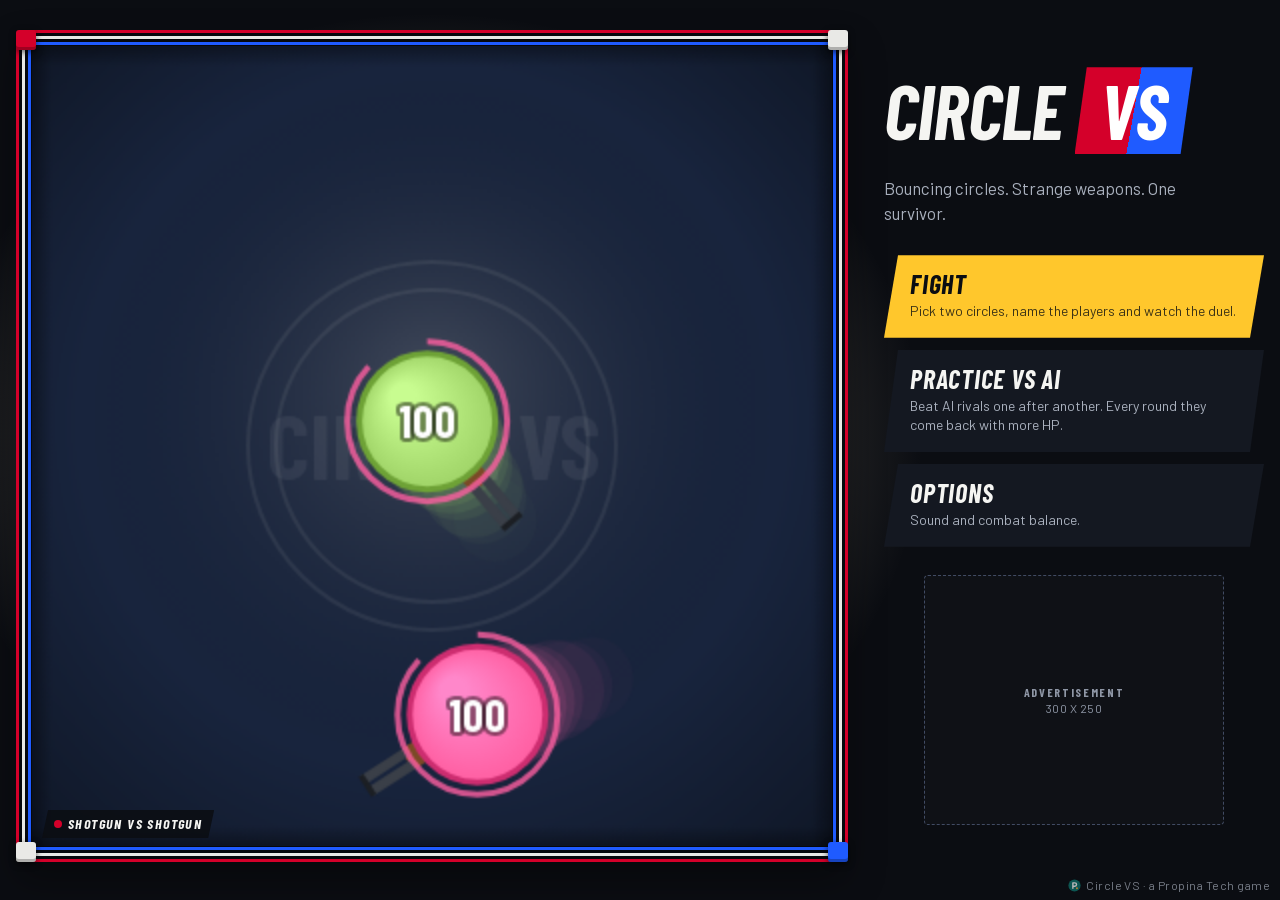
==== index.html @ 58b0a821 "Rename index to index.html" ====
<!DOCTYPE html>
<html lang="en">
<head>
<meta charset="utf-8">
<meta name="viewport" content="width=device-width,initial-scale=1">
<meta name="theme-color" content="#0b0d12">
<title>Circle VS</title>
<link rel="icon" type="image/svg+xml" href="[data-uri]">
<style>
@font-face{font-family:"Barlow Condensed";font-style:normal;font-weight:700;font-display:swap;src:url([data-uri]) format("woff2")}
@font-face{font-family:"Barlow Condensed";font-style:italic;font-weight:700;font-display:swap;src:url([data-uri]) format("woff2")}
@font-face{font-family:"Barlow";font-style:normal;font-weight:400;font-display:swap;src:url([data-uri]) format("woff2")}
@font-face{font-family:"Barlow";font-style:normal;font-weight:700;font-display:swap;src:url([data-uri]) format("woff2")}

  /* mundo: transmisión de pelea. Negro de TV bajo una luz de ring, esquina roja (J1) y esquina azul (J2), dorado para la acción principal */
  :root{
    --bg:#0b0d12;--panel:#141821;--panel2:#1b2130;--line:#2a3142;--line2:#414b63;--text:#f5f5f2;--muted:#a9b0bd;
    --a:#d4002a;--b:#1f5bff;--aT:rgba(212,0,42,.16);--bT:rgba(31,91,255,.16);
    --gold:#ffc72c;--gold2:#ffd65c;--ink:#0b0d12;--mat:#18243d;
    --cond:"Barlow Condensed","Arial Narrow",system-ui,sans-serif;--body:"Barlow",system-ui,-apple-system,"Segoe UI",sans-serif;
    --cut:10px;
  }
  *{box-sizing:border-box}
  html{background:var(--bg)}
  body{margin:0;color:var(--text);font-family:var(--body);font-size:16px;line-height:1.45;caret-color:var(--gold);
    background:var(--bg);
    display:flex;flex-direction:column;align-items:center;padding:20px 16px 28px;min-height:100vh}
  ::selection{background:var(--gold);color:var(--ink)}
  :focus-visible{outline:3px solid var(--gold);outline-offset:3px}
  *{scrollbar-width:thin;scrollbar-color:var(--line2) var(--bg)}
  ::-webkit-scrollbar{width:10px;height:10px}
  ::-webkit-scrollbar-track{background:var(--bg)}
  ::-webkit-scrollbar-thumb{background:var(--line2);border-radius:10px;border:2px solid var(--bg)}
  ::-webkit-scrollbar-thumb:hover{background:var(--muted)}
  .hidden{display:none !important}

  h1{margin:0;display:flex;align-items:center;gap:.16em;font:700 clamp(48px,6vw,76px)/.9 var(--cond);letter-spacing:-.01em;text-transform:uppercase;color:var(--text)}
  h1 span,.grad{display:inline-flex;align-items:center;font-family:var(--cond);font-weight:700;color:#fff;line-height:1;padding:.06em .34em .08em;
    background:linear-gradient(100deg,var(--a) 0 50%,var(--b) 50% 100%);clip-path:polygon(.16em 0,100% 0,calc(100% - .16em) 100%,0 100%)}
  h2{margin:0;font:700 clamp(28px,3.4vw,38px)/1 var(--cond);text-transform:uppercase;letter-spacing:.005em;text-wrap:balance}
  h3{margin:0 0 12px;font:700 15px/1.1 var(--cond);letter-spacing:.12em;color:var(--muted);text-transform:uppercase}

  .credit{position:fixed;right:10px;bottom:6px;font-size:12px;color:var(--muted);opacity:.7;display:flex;align-items:center;gap:5px;letter-spacing:.04em;pointer-events:none;z-index:5}
  .credit svg{width:13px;height:13px;display:block}
  .screen{width:min(1280px,100%);flex:1;display:flex;flex-direction:column;gap:16px;min-height:0}
  .card{background:var(--panel);border:1px solid var(--line);border-radius:6px;padding:18px}

  /* botones: placas en paralelogramo, como gráficos de TV */
  button{font:700 17px/1 var(--cond);letter-spacing:.06em;text-transform:uppercase;border:0;border-radius:0;padding:12px 22px;cursor:pointer;color:var(--ink);background:var(--text);
    clip-path:polygon(var(--cut) 0,100% 0,calc(100% - var(--cut)) 100%,0 100%);transition:background-color .15s,color .15s,transform .08s,opacity .15s}
  button:active{transform:translateY(1px)}
  button:disabled{opacity:.35;cursor:not-allowed}
  button:focus-visible{outline:none;box-shadow:inset 0 0 0 3px var(--gold)}
  button.ghost{background:var(--panel2);color:var(--text)}
  button.ghost:hover{background:var(--line2)}
  button.sm{padding:9px 16px;font-size:15px}
  button.primary{background:var(--gold);color:var(--ink);font-size:20px}
  button.primary:hover:not(:disabled){background:var(--gold2)}
  button.primary:focus-visible{box-shadow:inset 0 0 0 3px var(--ink)}

  .field{display:flex;flex-direction:column;gap:6px;font:700 13px/1 var(--cond);color:var(--muted);letter-spacing:.12em;text-transform:uppercase}
  .field input{font:700 17px var(--body);letter-spacing:0;text-transform:none;color:var(--text);background:var(--bg);border:1px solid var(--line2);border-radius:4px;padding:10px 12px;outline:none;width:100%;transition:border-color .15s}
  .field input:focus{border-color:var(--gold)}
  .field input::placeholder{color:#8f97a6}
  .tag{font:700 14px/1 var(--cond);letter-spacing:.12em;text-transform:uppercase;color:var(--muted);border:1px solid var(--line2);padding:6px 10px;border-radius:3px;white-space:nowrap}

  /* ring: lona azul marino, cuerdas roja/blanca/azul y postes de esquina */
  .stage{position:relative;width:100%;aspect-ratio:1;padding:16px;border-radius:6px;background:#06080c;
    box-shadow:inset 0 0 0 3px var(--a),inset 0 0 0 6px #06080c,inset 0 0 0 9px #e9e9e6,inset 0 0 0 12px #06080c,inset 0 0 0 15px var(--b),0 18px 36px rgba(0,0,0,.35)}
  .stage .post{position:absolute;width:20px;height:20px;border-radius:3px;z-index:2;box-shadow:0 2px 6px rgba(0,0,0,.6),inset 0 -3px 0 rgba(0,0,0,.25)}
  .stage .p-tl{left:0;top:0;background:var(--a)}
  .stage .p-br{right:0;bottom:0;background:var(--b)}
  .stage .p-tr{right:0;top:0;background:#e9e9e6}
  .stage .p-bl{left:0;bottom:0;background:#e9e9e6}
  #c{display:block;width:100%;height:100%;border-radius:2px;background:var(--mat);touch-action:manipulation}
  .stageTag{position:absolute;left:26px;bottom:24px;font:700 14px/1 var(--cond);letter-spacing:.1em;color:var(--text);text-transform:uppercase;pointer-events:none;
    background:rgba(11,13,18,.86);padding:7px 12px 7px 26px;clip-path:polygon(6px 0,100% 0,calc(100% - 6px) 100%,0 100%)}
  .stageTag:empty{display:none}
  .stageTag::before{content:"";position:absolute;left:12px;top:50%;width:8px;height:8px;margin-top:-4px;border-radius:50%;background:var(--a)}

  /* menú */
  #scrMenu{display:grid;grid-template-columns:minmax(0,1fr) 380px;gap:36px;align-items:center}
  #scrMenu .stage{width:min(100%,calc(100vh - 60px));justify-self:center}
  .menuSide{display:flex;flex-direction:column;gap:12px}
  .tagline{color:var(--muted);margin:10px 0 18px;font-size:17px;max-width:34ch}
  .mbtn{display:grid;grid-template-columns:1fr;gap:4px;justify-items:start;text-align:left;width:100%;padding:16px 26px 17px;background:var(--panel);color:var(--text);
    --cut:14px;letter-spacing:0;text-transform:none}
  .mbtn:hover{background:var(--panel2)}
  .mbtn b{font:700 26px/1 var(--cond);letter-spacing:.03em;text-transform:uppercase}
  .mbtn small{font:400 14px/1.4 var(--body);color:var(--muted)}
  .mbtn.main{background:var(--gold);color:var(--ink)}
  .mbtn.main small{color:#3d3416}
  .mbtn.main:hover{background:var(--gold2)}
  .best{font-size:15px;color:var(--muted);margin-top:4px}
  .best b{color:var(--gold)}

  /* selección */
  .selHead{display:flex;align-items:center;gap:16px;flex-wrap:wrap}
  #scrSelect .body{flex:1;display:grid;grid-template-columns:330px minmax(0,1fr) 300px;gap:18px;min-height:0}
  .list{display:flex;flex-direction:column;gap:4px;overflow:auto;max-height:calc(100vh - 120px);padding:2px 4px 2px 2px}
  .ch{display:grid;grid-template-columns:56px 1fr auto;align-items:center;gap:12px;background:var(--panel);color:var(--text);text-align:left;padding:6px 14px 6px 8px;
    --cut:0px;border-radius:4px;letter-spacing:0;text-transform:none;font:400 15px var(--body);box-shadow:inset 0 0 0 1px var(--line)}
  .ch:hover,.ch.hover{background:var(--panel2);box-shadow:inset 0 0 0 1px var(--line2)}
  .ch canvas{width:56px;height:56px}
  .ch b{display:block;font:700 20px/1.05 var(--cond);letter-spacing:.03em;text-transform:uppercase}
  .ch small{display:block;font-size:13px;color:var(--muted);line-height:1.3}
  .ch .tag{border:0;color:#fff;font-size:13px;padding:5px 8px;border-radius:2px}
  .ch.sel1{background:var(--aT);box-shadow:inset 0 0 0 2px var(--a)}
  .ch.sel2{background:var(--bT);box-shadow:inset 0 0 0 2px var(--b)}
  .ch.sel1.sel2{box-shadow:inset 0 0 0 2px var(--a),inset 0 0 0 4px var(--b)}
  .prev{display:flex;flex-direction:column;gap:14px;align-items:center;min-width:0}
  .prev .stage{width:min(100%,calc(100vh - 210px))}
  .prevInfo{text-align:center}
  .prevInfo b{font:700 30px/1 var(--cond);letter-spacing:.03em;text-transform:uppercase}
  .prevInfo p{margin:6px 0 0;color:var(--muted);font-size:15px}
  .slots{display:flex;flex-direction:column;gap:10px}
  .slot{background:rgba(212,0,42,.06);border-radius:6px;padding:14px;display:flex;flex-direction:column;gap:12px;cursor:pointer;box-shadow:inset 0 0 0 1px rgba(212,0,42,.45);transition:box-shadow .15s,background-color .15s}
  .slot.p2{background:rgba(31,91,255,.06);box-shadow:inset 0 0 0 1px rgba(31,91,255,.5)}
  .slot.active{background:var(--aT);box-shadow:inset 0 0 0 3px var(--a)}
  .slot.p2.active{background:var(--bT);box-shadow:inset 0 0 0 3px var(--b)}
  .slot.locked{cursor:default}
  .slot .top{display:flex;align-items:center;gap:12px}
  .slot .sw{width:34px;height:34px;border-radius:50%;background:var(--panel2);flex:none;display:flex;align-items:center;justify-content:center;font:700 18px var(--cond);color:var(--muted);box-shadow:inset 0 0 0 1px var(--line2)}
  .slot .who{font:700 24px/1 var(--cond);color:var(--text);letter-spacing:.02em;overflow:hidden;text-overflow:ellipsis;white-space:nowrap}
  .slot .what{font:700 15px/1.2 var(--body);color:var(--muted);margin-top:3px}
  .slot .top > div:last-child{min-width:0}
  .slots .vs{align-self:center;font-size:24px;letter-spacing:.04em}
  .slots .primary{padding:16px;margin-top:4px}
  .hint{font-size:13px;color:var(--muted);text-align:center;margin:0}

  /* combate: marcador de transmisión */
  .roundTag{align-self:center;font:700 16px/1 var(--cond);letter-spacing:.14em;color:var(--ink);background:var(--gold);padding:7px 18px;clip-path:polygon(8px 0,100% 0,calc(100% - 8px) 100%,0 100%)}
  .roundTag:empty{display:none}
  .hud{display:grid;grid-template-columns:1fr auto 1fr;gap:0;align-items:stretch;width:min(100%,calc(100vh - 170px));margin:0 auto;background:var(--panel);border-radius:4px;overflow:hidden;box-shadow:0 10px 24px rgba(0,0,0,.4)}
  .hp{padding:10px 14px 12px;min-width:0;background:linear-gradient(90deg,var(--aT),transparent 75%)}
  .hp.right{background:linear-gradient(270deg,var(--bT),transparent 75%)}
  .hp .name{display:flex;justify-content:space-between;align-items:flex-end;margin-bottom:8px;gap:8px}
  .hp .name > div{min-width:0}
  .hp .name span{display:block;font:700 22px/1 var(--cond);letter-spacing:.03em;text-transform:uppercase;white-space:nowrap;overflow:hidden;text-overflow:ellipsis}
  .hp .name small{color:var(--muted);font-size:13px;display:block;margin-top:3px;white-space:nowrap;overflow:hidden;text-overflow:ellipsis}
  .hp .name b{font:700 38px/.85 var(--cond);font-variant-numeric:tabular-nums}
  .hp.right .name{flex-direction:row-reverse;text-align:right}
  .bar{height:12px;background:#06080c;border-radius:2px;overflow:hidden}
  .hp.right .bar{transform:scaleX(-1)}
  .bar i{display:block;height:100%;width:100%;transition:width .12s linear}
  .hud .vs{display:grid;place-items:center;padding:0 12px;font:700 22px/1 var(--cond);color:var(--ink);background:var(--gold);letter-spacing:.04em}
  #scrGame .stage{width:min(100%,calc(100vh - 210px));margin:0 auto}
  .overlay{position:absolute;inset:16px;z-index:3;display:flex;flex-direction:column;align-items:center;justify-content:center;gap:12px;background:rgba(6,8,12,.86);text-align:center;padding:24px;animation:ovIn .3s cubic-bezier(.16,1,.3,1)}
  @keyframes ovIn{from{opacity:.4;clip-path:inset(46% 0 46% 0)}to{opacity:1;clip-path:inset(0 0 0 0)}}
  .overlay h2{font-size:clamp(30px,5vw,48px);max-width:14ch}
  .overlay .kicker{font:700 15px/1 var(--cond);letter-spacing:.14em;color:var(--ink);background:var(--gold);padding:6px 14px;clip-path:polygon(7px 0,100% 0,calc(100% - 7px) 100%,0 100%)}
  .overlay .kicker:empty{display:none}
  .overlay p{margin:0;color:var(--muted);font-size:16px;max-width:46ch;line-height:1.5}
  .overlay p b{color:var(--text)}
  .row{display:flex;gap:8px;justify-content:center;flex-wrap:wrap}

  /* anuncios: espacios del proveedor, sin decoración */
  .ad{display:flex;flex-direction:column;align-items:center;justify-content:center;gap:2px;border:1px dashed var(--line2);border-radius:4px;background:rgba(255,255,255,.02);color:#8f97a6;font:700 12px var(--cond);letter-spacing:.14em;text-transform:uppercase;flex:none;margin:0 auto;overflow:hidden}
  .ad small{font:400 12px var(--body);letter-spacing:.04em}
  .ad-rect{width:300px;height:250px}
  .ad-sky{width:160px;height:600px}
  .ad-mob{width:320px;height:50px;display:none}
  body.noads .ad{display:none !important}
  .gameWrap{display:grid;grid-template-columns:160px minmax(0,1fr) 160px;gap:24px;align-items:start}
  .gameMain{display:flex;flex-direction:column;gap:14px;min-width:0}

  /* opciones */
  .optGrid{display:grid;grid-template-columns:280px minmax(0,1fr);gap:16px;align-items:start}
  .optCol{display:flex;flex-direction:column;gap:10px}
  .optCol button{width:100%}
  .controls{display:grid;grid-template-columns:repeat(3,minmax(0,1fr));gap:16px 24px}
  .controls label{font-size:14px;color:var(--muted);display:flex;flex-direction:column;gap:6px}
  .controls label span{display:flex;justify-content:space-between;gap:8px}
  .controls label span b{color:var(--text);font:700 17px/1 var(--cond);font-variant-numeric:tabular-nums}
  input[type=range]{-webkit-appearance:none;appearance:none;width:100%;height:22px;background:transparent;cursor:pointer;accent-color:var(--gold)}
  input[type=range]::-webkit-slider-runnable-track{height:6px;border-radius:2px;background:var(--line2)}
  input[type=range]::-moz-range-track{height:6px;border-radius:2px;background:var(--line2)}
  input[type=range]::-webkit-slider-thumb{-webkit-appearance:none;width:12px;height:22px;margin-top:-8px;border:0;border-radius:2px;background:var(--gold);box-shadow:0 2px 4px rgba(0,0,0,.5)}
  input[type=range]::-moz-range-thumb{width:12px;height:22px;border:0;border-radius:2px;background:var(--gold)}

  /* una sola luz cenital, sobre el ring */
  /* color del luchador como punto junto al nombre; las barras son de esquina */
  .hp .name span::before{content:"";display:inline-block;width:.42em;height:.42em;border-radius:50%;background:var(--fc,#888);margin-right:.3em;vertical-align:.12em}
  /* ficha de la pelea: esquina roja frente a esquina azul */
  .tape{display:grid;grid-template-columns:minmax(0,1fr) auto minmax(0,1fr);align-items:center;gap:12px;margin:2px 0 8px}
  .tape + br{display:none}
  .tape .c{padding:12px 14px;border-radius:4px;color:var(--muted);text-align:left;min-width:0}
  .tape .r{background:var(--aT);box-shadow:inset 0 0 0 2px var(--a)}
  .tape .bl{background:var(--bT);box-shadow:inset 0 0 0 2px var(--b);text-align:right}
  .tape b{display:block;font:700 26px/1.05 var(--cond);color:var(--text);overflow:hidden;text-overflow:ellipsis;white-space:nowrap}
  .tape .vx{font:700 18px/1 var(--cond);text-transform:uppercase;color:var(--ink);background:var(--gold);padding:6px 10px;clip-path:polygon(5px 0,100% 0,calc(100% - 5px) 100%,0 100%)}
  /* cursiva de transmisión en las líneas de display */
  h1,h2,h3,button,.mbtn b,.roundTag,.overlay .kicker,.stageTag,.hp .name span,.hp .name b,.hud .vs,.ch b,.slot .who,.prevInfo b,.tag,.field,.tape b,.tape .vx{font-style:italic}
  .mbtn small,.ch small{font-style:normal}
  /* una sola luz cenital sobre cada ring, recortada por su contenedor para no ensanchar la página */
  html,body{overflow-x:clip}
  #scrMenu,#scrSelect .prev,#scrGame .gameMain{isolation:isolate}
  .stage::before{content:"";position:absolute;inset:-2% -9% 0;z-index:-1;pointer-events:none;background:radial-gradient(closest-side,rgba(255,240,210,.14) 0 72%,rgba(255,240,210,.06) 88%,rgba(255,240,210,0) 100%)}
  @media (max-width:1300px){.gameWrap{grid-template-columns:minmax(0,1fr)}.ad-sky{display:none}}
  @media (max-width:1100px){#scrSelect .body{grid-template-columns:280px minmax(0,1fr)}.slots{grid-column:1 / -1}.controls{grid-template-columns:repeat(2,minmax(0,1fr))}}
  @media (max-width:820px){.ad-mob{display:flex}.credit{position:static;margin-top:18px;align-self:flex-end}.screen{flex:none}#scrMenu{grid-template-columns:1fr;gap:22px}#scrMenu .stage{width:min(100%,60vh)}#scrSelect .body{display:flex;flex-direction:column;flex:none}.prev{order:1}.list{order:2;max-height:none}.slots{order:3}.prev .stage{width:min(100%,60vh)}.optGrid{grid-template-columns:1fr}.controls{grid-template-columns:1fr}
    .stage{padding:12px;box-shadow:inset 0 0 0 2px var(--a),inset 0 0 0 4px #06080c,inset 0 0 0 6px #e9e9e6,inset 0 0 0 8px #06080c,inset 0 0 0 10px var(--b),0 16px 30px rgba(0,0,0,.5)}
    .stage .post{width:15px;height:15px}.overlay{inset:12px}.stageTag{left:20px;bottom:18px}
    .hp{padding:8px 10px 10px}.hp .name span{font-size:18px}.hp .name b{font-size:28px}.hud .vs{padding:0 8px;font-size:18px}}
  @media (prefers-reduced-motion:reduce){*{animation:none !important;transition:none !important}}
</style>
</head>
<body>
<!-- ============ MENU ============ -->
<section id="scrMenu" class="screen">
  <div class="stage" id="menuStage"><div class="stageTag" id="demoTag"></div></div>
  <div class="menuSide">
    <h1>CIRCLE <span>VS</span></h1>
    <p class="tagline">Bouncing circles. Strange weapons. One survivor.</p>
    <button class="mbtn main" id="modeFree"><b>Fight</b><small>Pick two circles, name the players and watch the duel.</small></button>
    <button class="mbtn" id="modeAi"><b>Practice vs AI</b><small>Beat AI rivals one after another. Every round they come back with more HP.</small></button>
    <button class="mbtn" id="modeOpt"><b>Options</b><small>Sound and combat balance.</small></button>
    <div class="best" id="bestLine"></div>
    <div class="ad ad-rect" data-ad-slot="menu">Advertisement<small>300 x 250</small></div> <!-- ANUNCIO: reemplazar por el código del proveedor -->
  </div>
</section>

<!-- ============ SELECT ============ -->
<section id="scrSelect" class="screen hidden">
  <div class="selHead">
    <button class="ghost sm" id="backMenu">Back</button>
    <h2 id="selTitle">Choose a circle</h2><span class="tag" id="selKicker">Fight</span>
  </div>
  <div class="body">
    <div class="list" id="grid"></div>
    <div class="prev">
      <div class="stage" id="prevStage"><div class="stageTag">Preview vs neutral ball</div></div>
      <div class="prevInfo"><b id="prevName"></b><p id="prevDesc"></p></div>
    </div>
    <div class="slots">
      <div class="slot active" id="pick1">
        <div class="top"><div class="sw" id="sw1"></div><div><div class="who" id="who1">PLAYER 1</div><div class="what" id="what1">Not chosen</div></div></div>
        <label class="field">Name<input id="nameIn" maxlength="14" autocomplete="off"></label>
      </div>
      <div class="vs grad">VS</div>
      <div class="slot p2" id="pick2">
        <div class="top"><div class="sw" id="sw2"></div><div><div class="who" id="who2">PLAYER 2</div><div class="what" id="what2">Not chosen</div></div></div>
        <label class="field" id="p2NameWrap">Name<input id="p2NameIn" maxlength="14" autocomplete="off"></label>
      </div>
      <button class="primary" id="fightBtn" disabled>Start</button>
      <p class="hint" id="selHint"></p>
      <div class="ad ad-rect" data-ad-slot="select">Advertisement<small>300 x 250</small></div> <!-- ANUNCIO: reemplazar por el código del proveedor -->
    </div>
  </div>
</section>

<!-- ============ GAME ============ -->
<section id="scrGame" class="screen hidden">
  <div class="gameWrap">
    <div class="ad ad-sky" data-ad-slot="game-left">Advertisement<small>160 x 600</small></div> <!-- ANUNCIO: reemplazar por el código del proveedor -->
    <div class="gameMain">
      <div class="roundTag" id="roundTag"></div>
      <div class="hud">
        <div class="hp"><div class="name"><div><span id="n1"></span><small id="ty1"></small></div><b id="h1">100</b></div><div class="bar"><i id="b1"></i></div></div>
        <div class="vs">VS</div>
        <div class="hp right"><div class="name"><div><span id="n2"></span><small id="ty2"></small></div><b id="h2">100</b></div><div class="bar"><i id="b2"></i></div></div>
      </div>
      <div class="stage" id="stage">
        <canvas id="c"></canvas>
        <div class="overlay" id="ov">
          <h2 id="ovTitle"></h2>
          <div class="kicker" id="ovKicker"></div>
          <p id="ovText"></p>
          <div class="row" id="ovBtns"></div>
        </div>
      </div>
      <div class="row">
        <button class="ghost sm" id="pauseBtn">Pause</button>
        <button class="ghost sm" id="muteBtn">Sound: On</button>
        <button class="ghost sm" id="menuBtn">Menu</button>
      </div>
      <div class="ad ad-mob" data-ad-slot="game-mobile">Advertisement<small>320 x 50</small></div> <!-- ANUNCIO: reemplazar por el código del proveedor -->
    </div>
    <div class="ad ad-sky" data-ad-slot="game-right">Advertisement<small>160 x 600</small></div> <!-- ANUNCIO: reemplazar por el código del proveedor -->
  </div>
</section>

<!-- ============ OPTIONS ============ -->
<section id="scrOptions" class="screen hidden">
  <div class="selHead">
    <button class="ghost sm" id="optBack">Back</button>
    <h2>Options</h2><span class="tag">Settings</span>
  </div>
  <div class="optGrid">
    <div class="optCol">
      <div class="card"><h3>Audio and display</h3>
        <div class="optCol">
          <button class="ghost" id="optSound">Sound: On</button>
          <button class="ghost" id="optFlash">Screen flash: On</button>
        </div>
      </div>
      <div class="card"><h3>Data</h3>
        <div class="optCol">
          <button class="ghost" id="optDefaults">Restore default balance</button>
          <button class="ghost" id="optBest">Reset best streak</button>
        </div>
      </div>
      <div class="ad ad-rect" data-ad-slot="options">Advertisement<small>300 x 250</small></div> <!-- ANUNCIO: reemplazar por el código del proveedor -->
    </div>
    <div class="card"><h3>Combat balance</h3>
    <div class="controls">
    <label><span>Starting HP (next fight) <b id="vHp">100</b></span><input type="range" id="sHp" min="20" max="200" step="10" value="100"></label>
    <label><span>Speed <b id="vSpeed">400</b></span><input type="range" id="sSpeed" min="150" max="800" step="10" value="400"></label>
    <label><span>Weapon spin <b id="vSpin">1.0x</b></span><input type="range" id="sSpin" min="0.3" max="3" step="0.1" value="1"></label>
    <label><span>Weapon aim <b id="vAim">100%</b></span><input type="range" id="sAim" min="0" max="1" step="0.1" value="1"></label>
    <label><span>Sword damage <b id="vSword">5</b></span><input type="range" id="sSword" min="1" max="20" step="1" value="5"></label>
    <label><span>Vampire drain <b id="vDrain">10</b></span><input type="range" id="sDrain" min="1" max="20" step="1" value="10"></label>
    <label><span>Bite duration (s) <b id="vLatch">2.5</b></span><input type="range" id="sLatch" min="0.5" max="6" step="0.5" value="2.5"></label>
    <label><span>Spear damage <b id="vSpearDmg">7</b></span><input type="range" id="sSpearDmg" min="1" max="30" step="1" value="7"></label>
    <label><span>Spear cooldown (s) <b id="vSpearCd">2.5</b></span><input type="range" id="sSpearCd" min="0.5" max="6" step="0.5" value="2.5"></label>
    <label><span>Rage damage <b id="vRageDmg">9</b></span><input type="range" id="sRageDmg" min="1" max="30" step="1" value="9"></label>
    <label><span>Rage cooldown (s) <b id="vRageCd">20</b></span><input type="range" id="sRageCd" min="5" max="40" step="1" value="20"></label>
    <label><span>Rage duration (s) <b id="vRageDur">5.0</b></span><input type="range" id="sRageDur" min="1" max="12" step="0.5" value="5"></label>
    <label><span>Splitter cooldown (s) <b id="vDivCd">10.0</b></span><input type="range" id="sDivCd" min="2" max="20" step="0.5" value="10"></label>
    <label><span>Harpoon damage (every 0.2 s) <b id="vHarpDmg">1</b></span><input type="range" id="sHarpDmg" min="1" max="5" step="1" value="1"></label>
    <label><span>Harpoon cooldown (s) <b id="vHarpCd">0.75</b></span><input type="range" id="sHarpCd" min="0.5" max="15" step="0.25" value="0.75"></label>
    <label><span>Bolt damage <b id="vElecDmg">8</b></span><input type="range" id="sElecDmg" min="1" max="20" step="1" value="8"></label>
    <label><span>Bolt cooldown (s) <b id="vElecCd">6.0</b></span><input type="range" id="sElecCd" min="0.5" max="10" step="0.5" value="6"></label>
    <label><span>Thrown shield damage <b id="vShieldDmg">8</b></span><input type="range" id="sShieldDmg" min="1" max="25" step="1" value="8"></label>
    <label><span>Shield cooldown (s) <b id="vShieldCd">4.0</b></span><input type="range" id="sShieldCd" min="1" max="12" step="0.5" value="4"></label>
    <label><span>Max damage per pellet <b id="vGunDmg">2</b></span><input type="range" id="sGunDmg" min="1" max="10" step="1" value="2"></label>
    <label><span>Shotgun cooldown (s) <b id="vGunCd">3.0</b></span><input type="range" id="sGunCd" min="0.5" max="8" step="0.5" value="3"></label>
    </div>
    </div>
  </div>
</section>

<div class="credit"><svg role="img" aria-label="Propina Tech" xmlns="http://www.w3.org/2000/svg" viewBox="0 0 64 64"><g transform="translate(0 0) scale(1.0)"><circle cx="32" cy="32" r="30" fill="#0F766E"/><path d="M24 46V19h9.5a8.5 8.5 0 0 1 0 17H24" fill="none" stroke="#FFFFFF" stroke-width="7" stroke-linecap="round" stroke-linejoin="round"/><circle cx="44" cy="45" r="5" fill="#F2A93B"/></g></svg><span>Circle VS · a Propina Tech game</span></div>

<script>
(() => {
  const cv = document.getElementById('c'); let ctx = cv.getContext('2d');
  const W = 400;
  const dpr = Math.min(2, window.devicePixelRatio || 1);
  cv.width = W * dpr; cv.height = W * dpr; ctx.scale(dpr, dpr);

  const cfg = { hp:100, speed:400, swordDmg:5, drain:10, latch:2.5, spin:1, spearDmg:7, spearCd:2.5, rageDmg:9, rageCd:20, rageDur:5, divCd:10, harpDmg:1, harpCd:0.75, elecDmg:8, elecCd:6, shieldDmg:8, shieldCd:4, gunDmg:2, gunCd:3, aim:1 };  const GUN_PELLETS = 6, GUN_SPREAD = 0.55, GUN_SPEED = 520, GUN_RANGE = 260;
  const SHIELD_ARC = 0.8, SHIELD_SPEED = 560, SHIELD_RETURN = 680; // SHIELD_ARC: medio ángulo que cubre (radianes)
  const ELEC_RANGE = 50; // distancia entre bordes
  const HARP_SPEED = 620, REEL_SPEED = 340, HARP_BOUNCES = 6, HARP_TICK = 0.2;
  const ORB_R = 11, ORB_SPEED = 420, ORB_BOUNCES = 3, ORB_LIFE = 4;
  const RAGE_SPEED = 1.8, RAGE_SIZE = 1.25, RAGE_REFUND = 0.4; // segundos de cooldown que se descuentan por cada punto de daño recibido
  const SPEAR_LEN = 58, SPEAR_SPEED = 780;
  const R = 34, BLADE_START = 12, BLADE_LEN = 62, FANG_LEN = 13;
  const TYPES = {
    sword: { name:'Sword',   colors:['#4da3ff','#2fd1c0'] },
    vamp:  { name:'Vampire', colors:['#e0445a','#a463f2'] },
    spear: { name:'Spear',   colors:['#f2b134','#7cd65a'] },
    rage:  { name:'Rage',    colors:['#ff7a2f','#c34bd6'] },
    div:   { name:'Splitter', colors:['#36c6e0','#e8e8f0'] },
    harp:  { name:'Harpoon', colors:['#2ec27e','#e6d35a'] },
    elec:  { name:'Electric', colors:['#8f7bff','#f0e45a'] },
    shield:{ name:'Shield',  colors:['#7f8fa6','#c88a3a'] },
    gun:   { name:'Shotgun', colors:['#ff5fa2','#a0d468'] },
    dummy: { name:'Dummy',   colors:['#6b7280','#6b7280'] } // bola neutra de la vista previa
  };

  let F = [], spears = [], orbs = [], zaps = [], pellets = [], latch = null, running = false, over = false, parts = [], texts = [], shake = 0, acc = 0, last = 0, matchT = 0, sdOn = false;
  let scene = 'demo'; // 'demo' (menú), 'preview' (selección), 'game' (combate real)
  // efectos estilo anime: ondas, chispas de impacto, congelado del golpe, destello, líneas de enfoque y K.O.
  let fx = [], hitstop = 0, flashA = 0, flashC = '#ffffff', focusT = 0, focusX = 200, focusY = 200, ko = null, fxFlash = true;

  const rnd = (a,b) => a + Math.random()*(b-a);

  // --------- sonido (sintetizado con Web Audio) ---------
  let ac = null, master = null, muted = false, noiseBuf = null;
  const lastPlay = {};
  function initAudio() {
    if (ac) { if (ac.state === 'suspended') ac.resume(); return; }
    try {
      ac = new (window.AudioContext || window.webkitAudioContext)();
      master = ac.createGain(); master.gain.value = 0.5; master.connect(ac.destination);
      noiseBuf = ac.createBuffer(1, ac.sampleRate, ac.sampleRate);
      const d = noiseBuf.getChannelData(0); for (let i=0;i<d.length;i++) d[i] = Math.random()*2 - 1;
    } catch (e) { ac = null; }
  }
  function tone(type, f0, f1, dur, vol, delay = 0) {
    const t = ac.currentTime + delay, o = ac.createOscillator(), g = ac.createGain();
    o.type = type; o.frequency.setValueAtTime(f0, t); o.frequency.exponentialRampToValueAtTime(Math.max(20, f1), t + dur);
    g.gain.setValueAtTime(0.0001, t); g.gain.exponentialRampToValueAtTime(vol, t + 0.008); g.gain.exponentialRampToValueAtTime(0.0001, t + dur);
    o.connect(g); g.connect(master); o.start(t); o.stop(t + dur + 0.02);
  }
  function noise(dur, vol, freq, q = 1, type = 'bandpass', delay = 0) {
    const t = ac.currentTime + delay, src = ac.createBufferSource(), fl = ac.createBiquadFilter(), g = ac.createGain();
    src.buffer = noiseBuf; fl.type = type; fl.frequency.value = freq; fl.Q.value = q;
    g.gain.setValueAtTime(vol, t); g.gain.exponentialRampToValueAtTime(0.0001, t + dur);
    src.connect(fl); fl.connect(g); g.connect(master); src.start(t); src.stop(t + dur + 0.02);
  }
  const SFX = {
    wall:     () => tone('sine', 180, 90, 0.07, 0.12),
    bump:     () => { tone('sine', 140, 60, 0.12, 0.3); noise(0.06, 0.15, 800); },
    sword:    () => { tone('square', 1400, 900, 0.12, 0.12); tone('triangle', 2600, 2000, 0.25, 0.1); noise(0.08, 0.25, 3500, 2); },
    bite:     () => { noise(0.09, 0.4, 1200, 3); noise(0.07, 0.3, 700, 3, 'bandpass', 0.07); },
    drain:    () => tone('sine', 220, 160, 0.14, 0.12),
    release:  () => tone('triangle', 300, 600, 0.12, 0.12),
    throw:    () => noise(0.22, 0.25, 1800, 0.8, 'highpass'),
    spearHit: () => { tone('sine', 220, 70, 0.18, 0.35); noise(0.1, 0.3, 1500, 1.5); },
    stick:    () => { tone('square', 600, 300, 0.05, 0.08); noise(0.05, 0.15, 2500, 2); },
    rage:     () => { tone('sawtooth', 90, 45, 0.7, 0.3); tone('sawtooth', 135, 60, 0.7, 0.18); noise(0.6, 0.25, 400, 0.7, 'lowpass'); },
    rageHit:  () => { tone('sine', 110, 40, 0.3, 0.5); noise(0.18, 0.4, 600, 0.8, 'lowpass'); },
    calm:     () => tone('sine', 300, 150, 0.3, 0.1),
    orb:      () => tone('sine', 400, 1200, 0.18, 0.15),
    orbWall:  () => tone('sine', 1500, 1300, 0.08, 0.08),
    orbHit:   () => { tone('triangle', 1200, 150, 0.45, 0.25); tone('sine', 600, 75, 0.45, 0.2); },
    win:      () => [523, 659, 784, 1047].forEach((f, i) => tone('triangle', f, f, 0.25, 0.18, i*0.12)),
    harpThrow:() => { noise(0.18, 0.22, 1400, 0.8, 'highpass'); tone('triangle', 500, 250, 0.12, 0.1); },
    harpWall: () => { tone('square', 900, 700, 0.05, 0.07); tone('sine', 1800, 1600, 0.06, 0.05); },
    harpHit:  () => { tone('sine', 260, 90, 0.2, 0.35); noise(0.12, 0.3, 1100, 2); },
    reel:     () => tone('square', 320, 280, 0.03, 0.06),
    zap:      () => { noise(0.2, 0.35, 4000, 0.7, 'highpass'); tone('square', 120, 60, 0.18, 0.15); tone('sawtooth', 900, 200, 0.15, 0.08); },
    block:    () => { tone('square', 1800, 1500, 0.08, 0.1); tone('triangle', 900, 850, 0.3, 0.14); noise(0.05, 0.2, 5000, 2); },
    shieldHit:() => { tone('triangle', 700, 400, 0.25, 0.25); tone('sine', 180, 80, 0.2, 0.3); },
    catch:    () => tone('triangle', 1100, 1100, 0.08, 0.1),
    shotgun:  () => { noise(0.35, 0.55, 500, 0.6, 'lowpass'); tone('sine', 120, 40, 0.3, 0.45); noise(0.08, 0.3, 3000, 1, 'highpass'); },
    pop:      () => { noise(0.05, 0.25, rnd(1800, 3200), 3); },
    sudden:   () => { tone('sawtooth', 110, 55, 0.9, 0.25); tone('square', 165, 80, 0.9, 0.12, 0.1); noise(0.8, 0.2, 300, 0.7, 'lowpass'); },
    start:    () => [392, 523].forEach((f, i) => tone('triangle', f, f, 0.12, 0.15, i*0.09)),
  };
  function sfx(name, minGap = 0.04) {
    if (!ac || muted) return;
    if (scene !== 'game' && name !== 'catch') return; // la demo y la vista previa van en silencio
    const now = ac.currentTime;
    if (lastPlay[name] && now - lastPlay[name] < minGap) return;
    lastPlay[name] = now;
    try { SFX[name](); } catch (e) {}
  }
  const $ = id => document.getElementById(id);

  function makeFighter(type, x, y, idx, sameType, name, maxHp) {
    const a = rnd(0, Math.PI*2);
    maxHp = maxHp || cfg.hp;
    return {
      type, x, y, r:R, idx, maxHp,
      vx:Math.cos(a)*cfg.speed, vy:Math.sin(a)*cfg.speed,
      hp:maxHp, ang:rnd(0, Math.PI*2),
      spinDir: Math.random()<.5 ? 1 : -1,
      color: TYPES[type].colors[sameType && idx===1 ? 1 : 0],
      name: name || TYPES[type].name, typeName: TYPES[type].name,
      hitCd:0, latchCd:0, flash:0, dragged:false, harp:null, shieldP:null, cd: type === 'div' ? 3 : type === 'harp' ? 1.5 : type === 'elec' ? rnd(0.5, 1.5) : type === 'shield' ? 2 : type === 'gun' ? 1.5 : 1, rageT:cfg.rageCd + rnd(-2, 2), raging:0
    };
  }

  // Prepara un combate nuevo con los dos luchadores dados
  function reset(t1, t2, name1, name2, hp2) {
    const same = t1 === t2;
    F = [ makeFighter(t1, W*0.25, W/2 + rnd(-50,50), 0, same, name1), makeFighter(t2, W*0.75, W/2 + rnd(-50,50), 1, same, name2, hp2) ];
    latch = null; spears = []; orbs = []; zaps = []; pellets = []; parts = []; texts = []; over = false; shake = 0; running = false; matchT = 0; sdOn = false;
    fx = []; hitstop = 0; flashA = 0; focusT = 0; ko = null;
    if (scene === 'game') for (let i = 0; i < 2; i++) {
      $('n'+(i+1)).textContent = F[i].name; $('ty'+(i+1)).textContent = F[i].typeName;
      $('b'+(i+1)).style.background = i ? 'var(--b)' : 'var(--a)'; $('n'+(i+1)).style.setProperty('--fc', F[i].color);
    }
    updateHud(); draw();
  }

  function setSpeed(f) {
    const m = Math.hypot(f.vx, f.vy) || 1, sp = cfg.speed * (f.raging > 0 ? RAGE_SPEED : 1);
    f.vx = f.vx/m*sp; f.vy = f.vy/m*sp;
  }
  function wobble(f) { // pequeño giro aleatorio para que no se repitan trayectorias
    const a = rnd(-0.12, 0.12), c = Math.cos(a), s = Math.sin(a);
    const vx = f.vx*c - f.vy*s, vy = f.vx*s + f.vy*c; f.vx = vx; f.vy = vy;
  }

  // devuelve cuánto hubo que corregir para quedar dentro
  function walls(f) {
    let dx = 0, dy = 0;
    if (f.x - f.r < 0)  { dx = f.r - f.x; f.vx = Math.abs(f.vx); wobble(f); }
    if (f.x + f.r > W)  { dx = W - f.r - f.x; f.vx = -Math.abs(f.vx); wobble(f); }
    if (f.y - f.r < 0)  { dy = f.r - f.y; f.vy = Math.abs(f.vy); wobble(f); }
    if (f.y + f.r > W)  { dy = W - f.r - f.y; f.vy = -Math.abs(f.vy); wobble(f); }
    f.x += dx; f.y += dy;
    if (dx || dy) sfx('wall', 0.08);
    return [dx, dy];
  }

  function segDist(px,py, ax,ay, bx,by) {
    const abx=bx-ax, aby=by-ay, t=Math.max(0, Math.min(1, ((px-ax)*abx+(py-ay)*aby)/(abx*abx+aby*aby)));
    const cx=ax+abx*t, cy=ay+aby*t;
    return { d:Math.hypot(px-cx, py-cy), cx, cy };
  }

  function bladeSeg(f) {
    const c=Math.cos(f.ang), s=Math.sin(f.ang);
    return [f.x + c*(f.r+BLADE_START), f.y + s*(f.r+BLADE_START), f.x + c*(f.r+BLADE_START+BLADE_LEN), f.y + s*(f.r+BLADE_START+BLADE_LEN)];
  }
  function fangTips(f) {
    const out = [];
    for (const side of [-1, 1]) {
      const a = f.ang + side*0.2;
      out.push([f.x + Math.cos(a)*(f.r+FANG_LEN), f.y + Math.sin(a)*(f.r+FANG_LEN)]);
    }
    return out;
  }

  function addText(x, y, txt, color, big) { texts.push({x, y, txt, color, life:1, big}); }
  function flash(a, c) { if (!fxFlash || scene !== 'game') return; flashA = Math.max(flashA, a); flashC = c || '#ffffff'; }
  function focus(t, x, y) { focusT = Math.max(focusT, t); focusX = x; focusY = y; }
  // golpe con impacto: power 1 (normal), 2 (fuerte), 3 (brutal)
  function impact(x, y, power, color) {
    hitstop = Math.max(hitstop, [0, 0.035, 0.07, 0.12][power]);
    shake = Math.max(shake, 0.1 + 0.08*power);
    fx.push({ k:'ring', x, y, r:6, vr:240 + 140*power, w:3 + 2*power, life:0.35, max:0.35, color });
    fx.push({ k:'star', x, y, size:20 + 16*power, rot:rnd(0, Math.PI), life:0.1 + 0.05*power, max:0.1 + 0.05*power, color });
    for (let i = 0; i < 6 + 6*power; i++) {
      const a = rnd(0, Math.PI*2), v = rnd(260, 520 + 140*power);
      parts.push({ x, y, vx:Math.cos(a)*v, vy:Math.sin(a)*v, life:rnd(.15, .35), max:.35, color: i % 3 ? '#ffffff' : color, size:rnd(1.5, 3), streak:true });
    }
    if (power >= 2) flash(power >= 3 ? 0.5 : 0.22);
    if (power >= 3) focus(0.45, x, y);
  }
  function tickFx(dt) { // efectos que corren en tiempo real (también durante el congelado y el K.O.)
    for (const e of fx) { e.life -= dt; if (e.k === 'ring') e.r += e.vr*dt; }
    fx = fx.filter(e => e.life > 0);
    flashA = Math.max(0, flashA - dt*3); focusT = Math.max(0, focusT - dt);
    if (ko) ko.t += dt;
    if (running && hitstop <= 0) for (const f of F) { (f.trail = f.trail || []).push({ x:f.x, y:f.y, r:f.r }); if (f.trail.length > 7) f.trail.shift(); }
    else if (over) for (const f of F) if (f.trail && f.trail.length) f.trail.shift(); // la estela se apaga al terminar
  }
  function burst(x, y, color, n, sp) {
    for (let i=0;i<n;i++){ const a=rnd(0,Math.PI*2), v=rnd(40,sp); parts.push({x,y,vx:Math.cos(a)*v,vy:Math.sin(a)*v,life:rnd(.3,.7),max:.7,color,size:rnd(2,4)}); }
  }

  // ¿El escudo de o mira hacia el punto (sx, sy)? Si es así, bloquea el daño.
  function tryBlock(o, sx, sy) {
    if (o.type !== 'shield' || o.shieldP) return false;
    let d = Math.atan2(sy - o.y, sx - o.x) - o.ang; d = Math.atan2(Math.sin(d), Math.cos(d));
    if (Math.abs(d) > SHIELD_ARC) return false;
    const bx = o.x + Math.cos(o.ang)*(o.r + 8), by = o.y + Math.sin(o.ang)*(o.r + 8);
    addText(bx, by - 12, 'Blocked!', '#dfe6f0'); impact(bx, by, 1, '#ffffff');
    burst(bx, by, '#ffffff', 10, 220); sfx('block', 0.06);
    return true;
  }
  function updateShield(f, p, dt) {
    const o = F[0] === f ? F[1] : F[0];
    p.spin += dt*14; p.t += dt;
    if (p.state === 'out') {
      p.x += p.vx*dt; p.y += p.vy*dt;
      if (p.x < 0 || p.x > W || p.y < 0 || p.y > W || p.t > 0.9) { p.state = 'back'; p.x = Math.max(0, Math.min(W, p.x)); p.y = Math.max(0, Math.min(W, p.y)); sfx('stick'); }
    } else {
      const dx = f.x - p.x, dy = f.y - p.y, d = Math.hypot(dx, dy) || 1;
      const step = SHIELD_RETURN*dt;
      if (d <= f.r + step) { f.shieldP = null; f.cd = cfg.shieldCd; sfx('catch'); return; }
      p.x += dx/d*step; p.y += dy/d*step;
    }
    if (!p.hit && !over && Math.hypot(o.x - p.x, o.y - p.y) < o.r + 14) {
      p.hit = true; p.state = 'back';
      if (tryBlock(o, p.x, p.y)) return;
      o.flash = 0.15; shake = 0.14;
      damage(o, cfg.shieldDmg);
      addText(o.x, o.y - o.r - 8, '-' + cfg.shieldDmg, '#c9d6e8', true);
      burst(p.x, p.y, '#e6edf7', 16, 260); sfx('shieldHit');
    }
  }

  function updateHarp(f, h, dt) {
    const o = F[0] === f ? F[1] : F[0];
    if (h.state === 'fly') {
      h.x += h.vx*dt; h.y += h.vy*dt; h.ang = Math.atan2(h.vy, h.vx);
      let b = false;
      if (h.x < 0) { h.x = 0; h.vx =  Math.abs(h.vx); b = true; }
      if (h.x > W) { h.x = W; h.vx = -Math.abs(h.vx); b = true; }
      if (h.y < 0) { h.y = 0; h.vy =  Math.abs(h.vy); b = true; }
      if (h.y > W) { h.y = W; h.vy = -Math.abs(h.vy); b = true; }
      if (b) { h.path.push({ x:h.x, y:h.y }); h.bounces--; sfx('harpWall', 0.03); if (h.bounces < 0) h.state = 'back'; }
      if (h.state === 'fly' && !over && !o.dragged && Math.hypot(o.x - h.x, o.y - h.y) < o.r) {
        if (tryBlock(o, h.x, h.y)) { h.state = 'back'; return; }
        if (latch && (latch.vamp === o || latch.victim === o)) releaseLatch();
        h.state = 'reel'; h.target = o; o.dragged = true; h.tick = 0;
        o.flash = 0.15; shake = 0.12;
        addText(o.x, o.y - o.r - 10, 'Hooked!', '#5fe3a1', true); impact(h.x, h.y, 1, '#5fe3a1');
        burst(h.x, h.y, '#c9f5dc', 14, 220); sfx('harpHit');
      }
      return;
    }
    // recoger la cuerda por el mismo camino (con o sin presa)
    let move = (h.state === 'back' ? HARP_SPEED*1.5 : REEL_SPEED) * dt;
    while (move > 0) {
      const tgt = h.path.length ? h.path[h.path.length - 1] : { x:f.x, y:f.y };
      const dx = tgt.x - h.x, dy = tgt.y - h.y, d = Math.hypot(dx, dy);
      if (d > 0.01) h.ang = Math.atan2(-dy, -dx);
      if (d <= move) {
        h.x = tgt.x; h.y = tgt.y; move -= d;
        if (h.path.length) h.path.pop(); else { finishHarp(f, h); return; }
      } else { h.x += dx/d*move; h.y += dy/d*move; move = 0; }
    }
    if (h.state === 'reel' && h.target) {
      const t = h.target;
      t.x = Math.max(t.r, Math.min(W - t.r, h.x)); t.y = Math.max(t.r, Math.min(W - t.r, h.y));
      if (!h.path.length && Math.hypot(f.x - h.x, f.y - h.y) < f.r + t.r + 2) { finishHarp(f, h); return; }
      h.tick += dt;
      if (h.tick >= HARP_TICK && !over) {
        h.tick -= HARP_TICK;
        damage(t, cfg.harpDmg);
        addText(t.x + rnd(-12,12), t.y - t.r - 6, '-' + cfg.harpDmg, '#8af0bd');
        sfx('reel', 0.05);
        if (Math.random() < 0.5) parts.push({ x:t.x + rnd(-8,8), y:t.y + rnd(-8,8), vx:rnd(-30,30), vy:rnd(-30,30), life:.4, max:.4, color:'#c0182f', size:2.5 });
      }
    }
  }
  function finishHarp(f, h) {
    const t = h.target;
    if (t) {
      t.dragged = false;
      let nx = t.x - f.x, ny = t.y - f.y; const m = Math.hypot(nx, ny) || 1; nx /= m; ny /= m;
      t.x = Math.max(t.r, Math.min(W - t.r, f.x + nx*(f.r + t.r + 3)));
      t.y = Math.max(t.r, Math.min(W - t.r, f.y + ny*(f.r + t.r + 3)));
      t.vx = nx; t.vy = ny; setSpeed(t);
      sfx('release');
    }
    f.harp = null; f.cd = cfg.harpCd;
  }
  function freeFromHarp(t) { // el arrastrado se suelta (p. ej. al activar la furia)
    for (const g of F) if (g.harp && g.harp.target === t) { g.harp.target = null; g.harp.state = 'back'; t.dragged = false; }
  }

  // El rayo retrasa el poder del rival unos segundos (sin pasar de su cooldown máximo).
  const ELEC_DELAY = 2;
  const delay = (cur, max) => Math.min(max, Math.max(0, cur) + ELEC_DELAY);
  function resetPower(o) {
    switch (o.type) {
      case 'spear': o.cd = delay(o.cd, cfg.spearCd); return true;
      case 'div':   o.cd = delay(o.cd, cfg.divCd);   return true;
      case 'gun':   o.cd = delay(o.cd, cfg.gunCd);   return true;
      case 'shield': if (o.shieldP) o.shieldP.state = 'back'; o.cd = delay(o.cd, cfg.shieldCd); return true;
      // otro eléctrico es inmune al reinicio (si no, el primero en disparar ganaría siempre)
      case 'harp':
        if (o.harp) { if (o.harp.target) { o.harp.target.dragged = false; o.harp.target = null; } o.harp.state = 'back'; o.harp.noCd = true; }
        o.cd = delay(o.cd, cfg.harpCd); return true;
      case 'rage':
        if (o.raging > 0) { o.raging = Math.min(o.raging, 1); return true; } // acorta la furia en vez de cancelarla
        o.rageT = delay(o.rageT, cfg.rageCd); return true;
      case 'vamp':
        if (latch && latch.vamp === o) releaseLatch();
        o.latchCd = Math.max(o.latchCd, 1.5); return true;
    }
    return false; // la espada no tiene cooldown
  }


  function releaseLatch() {
    const { vamp, victim } = latch;
    let nx = vamp.x - victim.x, ny = vamp.y - victim.y; const m = Math.hypot(nx,ny) || 1; nx/=m; ny/=m;
    vamp.vx = nx; vamp.vy = ny; setSpeed(vamp);
    if (victim.vx*nx + victim.vy*ny > 0) { victim.vx = -victim.vx; victim.vy = -victim.vy; }
    vamp.latchCd = 1.2;
    latch = null; sfx('release');
  }

  function damage(f, amount) {
    f.hp = Math.max(0, f.hp - amount);
    if (amount >= 3) impact(f.x, f.y, amount >= 20 ? 3 : amount >= 8 ? 2 : 1, f.color);
    if (f.type === 'dummy') { if (f.hp < 1) f.hp = f.maxHp; return; } // la bola neutra nunca muere
    if (f.type === 'rage' && !(f.raging > 0)) f.rageT -= amount * RAGE_REFUND;
    if (f.hp <= 0 && !over) endGame();
  }

  // --------- muerte súbita ---------
  const SD_START = 60, SD_RAMP = 10; // desde el segundo 60 los dos pierden vida: 1/s a los 70 s, 2/s a los 80 s...
  // cuánto apunta cada arma al rival: 0 = gira libre, 1 = lo sigue siempre
  const VAMP_HEAL = 0.45; // fracción de la vida chupada que recupera el vampiro (antes 100 %, alargaba los combates)
  // valores ajustados con simulación para no desbalancear: las armas cuerpo a cuerpo apuntan menos
  const AIM = { sword:0.15, vamp:0.35, spear:0.6, harp:0.6, shield:0.1, gun:0.4 };
  function step(dt) {
    if (scene !== 'preview') matchT += dt;
    if (matchT >= SD_START && !over) {
      if (!sdOn) { // aviso al empezar
        sdOn = true; shake = 0.25; sfx('sudden');
        addText(W/2, W/2, 'SUDDEN DEATH!', '#7dff6b', true); flash(0.45, '#7dff6b'); focus(0.7, W/2, W/2);
        for (const f of F) burst(f.x, f.y, '#7dff6b', 24, 280);
      }
      const dps = (matchT - SD_START) / SD_RAMP;
      for (const f of F) {
        if (over) break;
        damage(f, dps * dt);
        f.poison = (f.poison || 0) + dps * dt;
        if (f.poison >= 1) { f.poison -= 1; addText(f.x + rnd(-14,14), f.y - f.r - 6, '-1', '#7dff6b'); }
        if (Math.random() < dt * (4 + dps * 3)) // burbujas de veneno
          parts.push({ x:f.x + rnd(-f.r, f.r)*.7, y:f.y + rnd(-f.r, f.r)*.7, vx:rnd(-15,15), vy:rnd(-70,-30), life:.8, max:.8, color: Math.random() < .5 ? '#7dff6b' : '#b26bff', size:rnd(2,4) });
      }
      if (over) return;
    }
    for (const f of F) {
      f.hitCd -= dt; f.latchCd -= dt; f.flash -= dt; f.cd -= dt;
      const spinBase = f.type === 'gun' ? 2.4 : f.type === 'shield' ? 1.8 : f.type === 'harp' ? 2.6 : f.type === 'div' ? 1.5 : f.type === 'sword' ? 3.4 : f.type === 'spear' ? 2.8 : 2.4;
      if (!(latch && latch.vamp === f)) {
        const spinV = spinBase * cfg.spin * f.spinDir, k = (AIM[f.type] || 0) * cfg.aim;
        if (k > 0) { // apuntado suave: mezcla el giro libre con un giro hacia el rival
          const o = F[0] === f ? F[1] : F[0];
          let d = Math.atan2(o.y - f.y, o.x - f.x) - f.ang; d = Math.atan2(Math.sin(d), Math.cos(d));
          const turn = Math.max(-1, Math.min(1, d * 3)) * spinBase * cfg.spin;
          f.ang += (spinV * (1 - k) + turn * k) * dt;
        } else f.ang += spinV * dt;
      }
      if (f.type === 'rage') {
        if (f.raging > 0) {
          f.raging -= dt;
          f.r += (R*RAGE_SIZE - f.r) * Math.min(1, dt*10);
          if (Math.random() < dt*25) { const a = rnd(0, Math.PI*2); parts.push({x:f.x+Math.cos(a)*f.r, y:f.y+Math.sin(a)*f.r, vx:Math.cos(a)*60, vy:Math.sin(a)*60, life:.4, max:.4, color:'#ffb347', size:3}); }
          if (f.raging <= 0) { f.raging = 0; f.rageT = cfg.rageCd; setSpeed(f); addText(f.x, f.y - f.r - 8, 'calm', '#c8c8c8'); sfx('calm'); }
        } else {
          f.r += (R - f.r) * Math.min(1, dt*6);
          f.rageT -= dt;
          if (f.rageT <= 0 && !over) {
            f.raging = cfg.rageDur; setSpeed(f); shake = 0.2;
            addText(f.x, f.y - f.r - 10, 'RAGE!', '#ff7a2f', true); sfx('rage'); impact(f.x, f.y, 2, '#ff7a2f'); focus(0.5, f.x, f.y);
            burst(f.x, f.y, '#ff9a3d', 30, 320);
            if (latch && (latch.victim === f || latch.vamp === f)) releaseLatch(); // se libera de la mordida
            if (f.dragged) freeFromHarp(f); // y del arpón
          }
        }
      }
    }

    // --- movimiento ---
    if (latch) {
      const { vamp, victim } = latch;
      victim.x += victim.vx*dt; victim.y += victim.vy*dt;
      walls(victim);
      vamp.x = victim.x + latch.ox; vamp.y = victim.y + latch.oy;
      const [dx, dy] = walls(vamp);  // si el vampiro choca con la pared, empuja a la pareja entera
      if (dx) { victim.x += dx; victim.vx = Math.sign(dx)*Math.abs(victim.vx); }
      if (dy) { victim.y += dy; victim.vy = Math.sign(dy)*Math.abs(victim.vy); }
      vamp.ang = Math.atan2(victim.y - vamp.y, victim.x - vamp.x);
    } else {
      for (const f of F) { if (f.dragged) continue; f.x += f.vx*dt; f.y += f.vy*dt; walls(f); }
      // choque cuerpo a cuerpo (rebote, sin daño)
      const [a, b] = F, dx = b.x-a.x, dy = b.y-a.y, d = Math.hypot(dx,dy), min = a.r+b.r;
      if (d < min && d > 0 && !a.dragged && !b.dragged) {
        const nx = dx/d, ny = dy/d, ov = (min-d)/2;
        a.x -= nx*ov; a.y -= ny*ov; b.x += nx*ov; b.y += ny*ov;
        const va = a.vx*nx + a.vy*ny, vb = b.vx*nx + b.vy*ny;
        if (va - vb > 0) {
          a.vx += (vb-va)*nx; a.vy += (vb-va)*ny;
          b.vx += (va-vb)*nx; b.vy += (va-vb)*ny;
        }
        setSpeed(a); setSpeed(b); wobble(a); wobble(b);
        if (!(a.raging > 0 || b.raging > 0)) sfx('bump', 0.1);
        for (const [x, y] of [[a, b], [b, a]]) {
          if (x.raging > 0 && y.hitCd <= 0 && !over) {
            y.hitCd = 0.35;
            if (tryBlock(y, x.x, x.y)) continue;
            y.flash = 0.15; shake = 0.18;
            damage(y, cfg.rageDmg);
            addText(y.x, y.y - y.r - 8, '-' + cfg.rageDmg, '#ff9a3d', true); sfx('rageHit');
            burst((a.x+b.x)/2, (a.y+b.y)/2, '#ffcf7a', 20, 320);
          }
        }
      }
    }

    // --- armas ---
    for (let i=0;i<2;i++) {
      const f = F[i], o = F[1-i];
      if (over) break;
      if (f.type === 'sword') {
        const [ax,ay,bx,by] = bladeSeg(f);
        const hit = segDist(o.x, o.y, ax, ay, bx, by);
        if (hit.d < o.r + 4 && o.hitCd <= 0) {
          o.hitCd = 0.45;
          if (!tryBlock(o, hit.cx, hit.cy)) {
            o.flash = 0.15; shake = 0.12;
            damage(o, cfg.swordDmg);
            addText(o.x, o.y - o.r - 8, '-' + cfg.swordDmg, '#ffffff', true); sfx('sword');
            burst(hit.cx, hit.cy, '#ffe9a8', 14, 260);
          }
          const inLatch = latch && (latch.vamp === o || latch.victim === o);
          if (!inLatch) { // empujón: sale disparado lejos de la hoja
            let nx = o.x - hit.cx, ny = o.y - hit.cy; const m = Math.hypot(nx,ny) || 1; nx/=m; ny/=m;
            const vn = o.vx*nx + o.vy*ny;
            if (vn < 0) { o.vx -= 2*vn*nx; o.vy -= 2*vn*ny; }
            o.x += nx*(o.r + 4 - hit.d); o.y += ny*(o.r + 4 - hit.d);
            setSpeed(o);
          }
        }
      } else if (f.type === 'spear' && f.cd <= 0) {
        const toO = Math.atan2(o.y - f.y, o.x - f.x);
        let diff = toO - f.ang; diff = Math.atan2(Math.sin(diff), Math.cos(diff));
        if (Math.abs(diff) < 0.14) { // apunta al rival: ¡lanzar!
          const c = Math.cos(f.ang), sn = Math.sin(f.ang);
          spears.push({ x:f.x + c*(f.r+SPEAR_LEN), y:f.y + sn*(f.r+SPEAR_LEN), vx:c*SPEAR_SPEED, vy:sn*SPEAR_SPEED, ang:f.ang, owner:f, stuck:0 });
          f.cd = cfg.spearCd; sfx('throw');
          burst(f.x + c*f.r, f.y + sn*f.r, '#f6d58a', 6, 120);
        }
      } else if (f.type === 'div' && f.cd <= 0 && !over) {
        const a = Math.atan2(o.y - f.y, o.x - f.x) + rnd(-0.25, 0.25);
        orbs.push({ x:f.x + Math.cos(a)*(f.r+ORB_R+2), y:f.y + Math.sin(a)*(f.r+ORB_R+2), vx:Math.cos(a)*ORB_SPEED, vy:Math.sin(a)*ORB_SPEED, owner:f, bounces:ORB_BOUNCES, life:ORB_LIFE });
        f.cd = cfg.divCd; sfx('orb');
        burst(f.x + Math.cos(a)*f.r, f.y + Math.sin(a)*f.r, '#9eeaf7', 10, 160);
      } else if (f.type === 'gun' && f.cd <= 0 && !over) {
        let diff = Math.atan2(o.y - f.y, o.x - f.x) - f.ang; diff = Math.atan2(Math.sin(diff), Math.cos(diff));
        if (Math.abs(diff) < 0.22) { // ¡pum!
          for (let k = 0; k < GUN_PELLETS; k++) {
            const a = f.ang + rnd(-GUN_SPREAD, GUN_SPREAD), v = GUN_SPEED * rnd(0.85, 1.15);
            const sx = f.x + Math.cos(f.ang)*(f.r + 28), sy = f.y + Math.sin(f.ang)*(f.r + 28);
            pellets.push({ x:sx, y:sy, vx:Math.cos(a)*v, vy:Math.sin(a)*v, ang:a, dist:0, owner:f });
          }
          f.cd = cfg.gunCd;
          f.vx -= Math.cos(f.ang)*cfg.speed*0.8; f.vy -= Math.sin(f.ang)*cfg.speed*0.8; setSpeed(f); // retroceso
          burst(f.x + Math.cos(f.ang)*(f.r + 30), f.y + Math.sin(f.ang)*(f.r + 30), '#ffcf5a', 16, 260);
          shake = Math.max(shake, 0.1); sfx('shotgun');
        }
      } else if (f.type === 'shield' && f.cd <= 0 && !f.shieldP && !over) {
        const a = Math.atan2(o.y - f.y, o.x - f.x);
        f.shieldP = { x:f.x + Math.cos(a)*(f.r+8), y:f.y + Math.sin(a)*(f.r+8), vx:Math.cos(a)*SHIELD_SPEED, vy:Math.sin(a)*SHIELD_SPEED, state:'out', t:0, hit:false, spin:0 };
        sfx('throw');
      } else if (f.type === 'elec' && f.cd <= 0 && !over) {
        if (Math.hypot(o.x - f.x, o.y - f.y) - f.r - o.r < ELEC_RANGE) {
          f.cd = cfg.elecCd + rnd(0, 0.6); o.flash = 0.2; shake = 0.15;
          zaps.push({ from:f, to:o, life:0.22 });
          if (!tryBlock(o, f.x, f.y)) {
            damage(o, cfg.elecDmg);
            addText(o.x, o.y - o.r - 8, '-' + cfg.elecDmg, '#f0e45a', true);
            if (resetPower(o)) addText(o.x, o.y + o.r + 14, 'Reset!', '#b9aaff');
            burst(o.x, o.y, '#e9e27a', 18, 260);
          }
          sfx('zap');
        }
      } else if (f.type === 'harp' && f.cd <= 0 && !f.harp && !over) {
        const c = Math.cos(f.ang), sn = Math.sin(f.ang);
        f.harp = { state:'fly', x:f.x + c*(f.r+14), y:f.y + sn*(f.r+14), vx:c*HARP_SPEED, vy:sn*HARP_SPEED, ang:f.ang, path:[], bounces:HARP_BOUNCES, target:null, tick:0 };
        sfx('harpThrow');
      } else if (f.type === 'vamp' && !latch && f.latchCd <= 0 && !f.dragged && !o.dragged) {
        for (const [tx, ty] of fangTips(f)) {
          if (Math.hypot(o.x - tx, o.y - ty) < o.r) {
            if (tryBlock(o, tx, ty)) { f.latchCd = 1; break; }
            let dx = f.x - o.x, dy = f.y - o.y; const m = Math.hypot(dx,dy) || 1;
            const dist = o.r + f.r + 6;
            latch = { vamp:f, victim:o, t:cfg.latch, accum:0, ox:dx/m*dist, oy:dy/m*dist };
            o.flash = 0.15; shake = 0.1;
            addText(o.x, o.y - o.r - 8, 'Bite!', '#ff7a8c', true); sfx('bite'); impact(tx, ty, 1, '#ff2b5a');
            burst(tx, ty, '#c0182f', 12, 180);
            break;
          }
        }
      }
    }

    // --- petardos de escopeta ---
    for (const pl of pellets) {
      const mx = pl.vx*dt, my = pl.vy*dt;
      pl.x += mx; pl.y += my; pl.dist += Math.hypot(mx, my);
      if (pl.dist > GUN_RANGE || pl.x < 0 || pl.x > W || pl.y < 0 || pl.y > W) { pl.dead = true; burst(pl.x, pl.y, '#ff9a3d', 4, 90); sfx('pop', 0.03); continue; }
      for (const o of F) {
        if (o === pl.owner || over || pl.dead) continue;
        if (Math.hypot(o.x - pl.x, o.y - pl.y) < o.r + 3) {
          pl.dead = true;
          if (tryBlock(o, pl.x, pl.y)) continue;
          const dmg = Math.max(1, Math.ceil(cfg.gunDmg * (1 - pl.dist/GUN_RANGE))); // más cerca = más daño
          o.flash = 0.12;
          damage(o, dmg);
          addText(o.x + rnd(-16,16), o.y - o.r - 6 + rnd(-6,6), '-' + dmg, dmg >= cfg.gunDmg ? '#ff5fa2' : '#ffb3d1', dmg >= cfg.gunDmg);
          burst(pl.x, pl.y, '#ffcf5a', 8, 200); sfx('pop', 0.02);
        }
      }
    }
    pellets = pellets.filter(pl => !pl.dead);

    // --- escudos lanzados ---
    for (const f of F) if (f.shieldP) updateShield(f, f.shieldP, dt);

    // --- arpones ---
    for (const f of F) if (f.harp) updateHarp(f, f.harp, dt);

    // --- lanzas en vuelo ---
    for (const sp of spears) {
      if (sp.wall) { sp.stuck -= dt; continue; }
      sp.x += sp.vx*dt; sp.y += sp.vy*dt;
      for (const o of F) {
        if (o === sp.owner || over) continue;
        if (Math.hypot(o.x - sp.x, o.y - sp.y) < o.r + 2) {
          if (tryBlock(o, sp.x, sp.y)) { sp.dead = true; continue; }
          sp.dead = true; o.flash = 0.15; shake = 0.14;
          damage(o, cfg.spearDmg);
          addText(o.x, o.y - o.r - 8, '-' + cfg.spearDmg, '#ffd36b', true); sfx('spearHit');
          burst(sp.x, sp.y, '#ffe9a8', 16, 280);
          const inLatch = latch && (latch.vamp === o || latch.victim === o);
          if (!inLatch) { o.vx += sp.vx*0.6; o.vy += sp.vy*0.6; setSpeed(o); }
        }
      }
      if (!sp.dead && (sp.x < 0 || sp.x > W || sp.y < 0 || sp.y > W)) { // se clava en la pared
        sp.x = Math.max(0, Math.min(W, sp.x)); sp.y = Math.max(0, Math.min(W, sp.y));
        sp.stuck = 0.7; sp.wall = true; sfx('stick'); burst(sp.x, sp.y, '#9aa0aa', 5, 90);
      }
    }
    spears = spears.filter(sp => !sp.dead && !(sp.wall && sp.stuck <= 0));

    // --- bolas divisoras ---
    for (const ob of orbs) {
      ob.x += ob.vx*dt; ob.y += ob.vy*dt; ob.life -= dt;
      if (ob.x - ORB_R < 0)  { ob.x = ORB_R;     ob.vx =  Math.abs(ob.vx); ob.bounces--; }
      if (ob.x + ORB_R > W)  { ob.x = W - ORB_R; ob.vx = -Math.abs(ob.vx); ob.bounces--; }
      if (ob.y - ORB_R < 0)  { ob.y = ORB_R;     ob.vy =  Math.abs(ob.vy); ob.bounces--; }
      if (ob.y + ORB_R > W)  { ob.y = W - ORB_R; ob.vy = -Math.abs(ob.vy); ob.bounces--; }
      if ((ob.x <= ORB_R || ob.x >= W - ORB_R || ob.y <= ORB_R || ob.y >= W - ORB_R)) sfx('orbWall', 0.05);
      if (ob.bounces < 0 || ob.life <= 0) { ob.dead = true; burst(ob.x, ob.y, '#7fdcef', 8, 120); continue; }
      for (const o of F) {
        if (o === ob.owner || over || ob.dead) continue;
        if (Math.hypot(o.x - ob.x, o.y - ob.y) < o.r + ORB_R) {
          if (tryBlock(o, ob.x, ob.y)) { ob.dead = true; continue; }
          ob.dead = true; o.flash = 0.2; shake = 0.2;
          const lost = o.hp - Math.floor(o.hp / 2);
          damage(o, lost);
          addText(o.x, o.y - o.r - 10, '÷2  (-' + Math.round(lost) + ')', '#7fe6ff', true); sfx('orbHit');
          burst(ob.x, ob.y, '#bff4ff', 24, 300);
        }
      }
    }
    orbs = orbs.filter(ob => !ob.dead);

    // --- succión de vida ---
    if (latch && !over) {
      const { vamp, victim } = latch;
      const d = Math.min(cfg.drain / cfg.latch * dt, victim.hp);
      damage(victim, d);
      if (!latch) return; // el rival murió: endGame() ya soltó la mordida
      vamp.hp = Math.min(vamp.maxHp, vamp.hp + d * VAMP_HEAL); // solo recupera una parte de lo que chupa
      latch.accum += d;
      while (latch.accum >= 1) {
        latch.accum -= 1;
        addText(victim.x + rnd(-14,14), victim.y - victim.r - 6, '-1', '#ff6b7f'); sfx('drain', 0.1);
        addText(vamp.x + rnd(-14,14), vamp.y - vamp.r - 6, '+1', '#6be38f');
      }
      if (Math.random() < dt*30) { // gotas que viajan al vampiro
        const a = rnd(0, Math.PI*2);
        parts.push({x:victim.x+Math.cos(a)*victim.r*.6, y:victim.y+Math.sin(a)*victim.r*.6, tx:vamp, life:.5, max:.5, color:'#d11f3a', size:3});
      }
      latch.t -= dt;
      if (latch.t <= 0 && !over) releaseLatch();
    }

    // efectos
    for (const p of parts) {
      if (p.tx) { p.x += (p.tx.x - p.x)*Math.min(1, dt*8); p.y += (p.tx.y - p.y)*Math.min(1, dt*8); }
      else { p.x += p.vx*dt; p.y += p.vy*dt; p.vx *= .96; p.vy *= .96; }
      p.life -= dt;
    }
    parts = parts.filter(p => p.life > 0);
    for (const t of texts) { t.y -= 40*dt; t.life -= dt*1.1; }
    texts = texts.filter(t => t.life > 0);
    for (const z of zaps) z.life -= dt;
    zaps = zaps.filter(z => z.life > 0);
    shake = Math.max(0, shake - dt);
  }

  // --------- dibujo ---------
  let matCv = null;
  function buildMat() { // lona del ring: azul marino, luz cenital y el logo impreso al centro
    matCv = document.createElement('canvas'); matCv.width = W*dpr; matCv.height = W*dpr;
    const g = matCv.getContext('2d'); g.scale(dpr, dpr);
    g.fillStyle = '#18243d'; g.fillRect(0, 0, W, W);
    const l = g.createRadialGradient(W/2, W*0.42, 10, W/2, W/2, W*0.72);
    l.addColorStop(0, 'rgba(255,245,225,.16)'); l.addColorStop(.6, 'rgba(0,0,0,0)'); l.addColorStop(1, 'rgba(0,0,0,.38)');
    g.fillStyle = l; g.fillRect(0, 0, W, W);
    g.strokeStyle = 'rgba(245,245,242,.07)'; g.lineWidth = 2;
    g.beginPath(); g.arc(W/2, W/2, 92, 0, Math.PI*2); g.stroke();
    g.beginPath(); g.arc(W/2, W/2, 78, 0, Math.PI*2); g.stroke();
    g.fillStyle = 'rgba(245,245,242,.07)'; g.textAlign = 'center'; g.textBaseline = 'middle';
    g.font = '700 46px "Barlow Condensed", sans-serif'; g.fillText('CIRCLE VS', W/2, W/2 + 2);
    const sh = 10; // sombra de las cuerdas sobre la lona
    for (const [x0,y0,x1,y1,rx,ry,rw,rh] of [[0,0,0,sh,0,0,W,sh],[0,W,0,W-sh,0,W-sh,W,sh],[0,0,sh,0,0,0,sh,W],[W,0,W-sh,0,W-sh,0,sh,W]]) {
      const lg = g.createLinearGradient(x0,y0,x1,y1); lg.addColorStop(0,'rgba(0,0,0,.35)'); lg.addColorStop(1,'rgba(0,0,0,0)');
      g.fillStyle = lg; g.fillRect(rx,ry,rw,rh);
    }
  }
  function drawArena() {
    if (!matCv) buildMat();
    ctx.drawImage(matCv, 0, 0, W, W);
  }

  function drawSword(f) {
    ctx.save(); ctx.translate(f.x, f.y); ctx.rotate(f.ang);
    const b0 = f.r + BLADE_START, b1 = b0 + BLADE_LEN;
    // mango
    ctx.fillStyle = '#7a4a26'; ctx.fillRect(f.r - 4, -3.5, BLADE_START, 7);
    // guarda
    ctx.fillStyle = '#d4a63a'; ctx.beginPath(); ctx.roundRect(b0 - 4, -13, 6, 26, 2); ctx.fill();
    // hoja
    const g = ctx.createLinearGradient(0,-5,0,5); g.addColorStop(0,'#f4f7fb'); g.addColorStop(.5,'#c4ccd8'); g.addColorStop(1,'#8d97a6');
    ctx.fillStyle = g;
    ctx.beginPath(); ctx.moveTo(b0+2,-5); ctx.lineTo(b1-12,-5); ctx.lineTo(b1,0); ctx.lineTo(b1-12,5); ctx.lineTo(b0+2,5); ctx.closePath(); ctx.fill();
    ctx.strokeStyle = 'rgba(255,255,255,.6)'; ctx.lineWidth = 1; ctx.beginPath(); ctx.moveTo(b0+4,0); ctx.lineTo(b1-8,0); ctx.stroke();
    ctx.restore();
  }

  function spearShape(len) { // dibuja una lanza con la punta en (0,0) apuntando a +x
    ctx.fillStyle = '#8a5a2b'; ctx.fillRect(-len, -2.5, len - 12, 5);
    ctx.fillStyle = '#c9d1dc'; ctx.strokeStyle = '#8d97a6'; ctx.lineWidth = 1;
    ctx.beginPath(); ctx.moveTo(0, 0); ctx.lineTo(-16, -7); ctx.lineTo(-12, 0); ctx.lineTo(-16, 7); ctx.closePath(); ctx.fill(); ctx.stroke();
    ctx.fillStyle = '#d23b3b'; ctx.fillRect(-len + 2, -4, 5, 8);
  }
  function drawHeldSpear(f) {
    if (f.cd > 0) { // anillo de recarga
      ctx.strokeStyle = 'rgba(242,177,52,.8)'; ctx.lineWidth = 3;
      ctx.beginPath(); ctx.arc(f.x, f.y, f.r + 6, -Math.PI/2, -Math.PI/2 + Math.PI*2*(1 - f.cd/cfg.spearCd)); ctx.stroke();
      return;
    }
    ctx.save(); ctx.translate(f.x, f.y); ctx.rotate(f.ang); ctx.translate(f.r + SPEAR_LEN, 0);
    spearShape(SPEAR_LEN + 14); ctx.restore();
  }
  function drawSpears() {
    for (const sp of spears) {
      ctx.save(); ctx.globalAlpha = sp.stuck > 0 ? Math.min(1, sp.stuck/0.35) : 1;
      ctx.translate(sp.x, sp.y); ctx.rotate(sp.ang);
      if (!sp.stuck) { ctx.strokeStyle = 'rgba(255,255,255,.25)'; ctx.lineWidth = 2; ctx.beginPath(); ctx.moveTo(-SPEAR_LEN - 10, 0); ctx.lineTo(-SPEAR_LEN - 40, 0); ctx.stroke(); }
      spearShape(SPEAR_LEN); ctx.restore();
    }
  }

  function drawRage(f) {
    if (f.raging > 0) {
      const pulse = 0.5 + 0.5*Math.sin(performance.now()/60);
      const g = ctx.createRadialGradient(f.x, f.y, f.r*0.8, f.x, f.y, f.r + 22);
      g.addColorStop(0, `rgba(255,140,40,${0.55 + 0.3*pulse})`); g.addColorStop(1, 'rgba(255,90,20,0)');
      ctx.fillStyle = g; ctx.beginPath(); ctx.arc(f.x, f.y, f.r + 22, 0, Math.PI*2); ctx.fill();
      ctx.strokeStyle = '#ffd27a'; ctx.lineWidth = 3;
      ctx.beginPath(); ctx.arc(f.x, f.y, f.r + 7, -Math.PI/2, -Math.PI/2 + Math.PI*2*(f.raging/cfg.rageDur)); ctx.stroke();
    } else { // barra de carga de la furia
      const k = Math.max(0, Math.min(1, 1 - f.rageT/cfg.rageCd));
      ctx.strokeStyle = 'rgba(255,255,255,.12)'; ctx.lineWidth = 4;
      ctx.beginPath(); ctx.arc(f.x, f.y, f.r + 7, 0, Math.PI*2); ctx.stroke();
      ctx.strokeStyle = k > 0.8 ? '#ff5a2a' : '#ff9a3d';
      ctx.beginPath(); ctx.arc(f.x, f.y, f.r + 7, -Math.PI/2, -Math.PI/2 + Math.PI*2*k); ctx.stroke();
    }
  }

  function drawDivisor(f) {
    if (f.cd > 0) {
      ctx.strokeStyle = 'rgba(127,230,255,.8)'; ctx.lineWidth = 3;
      ctx.beginPath(); ctx.arc(f.x, f.y, f.r + 6, -Math.PI/2, -Math.PI/2 + Math.PI*2*(1 - f.cd/cfg.divCd)); ctx.stroke();
    } else {
      ctx.strokeStyle = '#bff4ff'; ctx.lineWidth = 3; ctx.beginPath(); ctx.arc(f.x, f.y, f.r + 6, 0, Math.PI*2); ctx.stroke();
    }
    // línea que parte el cuerpo en dos
    ctx.save(); ctx.translate(f.x, f.y); ctx.rotate(f.ang);
    ctx.strokeStyle = 'rgba(255,255,255,.35)'; ctx.lineWidth = 2;
    ctx.beginPath(); ctx.moveTo(-f.r - 10, 0); ctx.lineTo(f.r + 10, 0); ctx.stroke();
    ctx.restore();
  }
  function drawOrbs() {
    for (const ob of orbs) {
      const g = ctx.createRadialGradient(ob.x, ob.y, 2, ob.x, ob.y, ORB_R + 10);
      g.addColorStop(0, 'rgba(190,245,255,.9)'); g.addColorStop(1, 'rgba(54,198,224,0)');
      ctx.fillStyle = g; ctx.beginPath(); ctx.arc(ob.x, ob.y, ORB_R + 10, 0, Math.PI*2); ctx.fill();
      ctx.fillStyle = '#e9fbff'; ctx.beginPath(); ctx.arc(ob.x, ob.y, ORB_R, 0, Math.PI*2); ctx.fill();
      ctx.fillStyle = '#1b7f93'; ctx.font = '800 12px "Barlow Condensed", system-ui, sans-serif'; ctx.textAlign = 'center'; ctx.textBaseline = 'middle';
      ctx.fillText('1/2', ob.x, ob.y + 1);
    }
  }

  function harpShape(len) { // punta en (0,0) apuntando a +x
    ctx.fillStyle = '#7b818c'; ctx.fillRect(-len, -2, len - 10, 4);
    ctx.fillStyle = '#e3e8ee'; ctx.beginPath(); ctx.moveTo(0, 0); ctx.lineTo(-12, -5); ctx.lineTo(-10, 0); ctx.lineTo(-12, 5); ctx.closePath(); ctx.fill();
    ctx.strokeStyle = '#e3e8ee'; ctx.lineWidth = 2;
    ctx.beginPath(); ctx.moveTo(-9, 0); ctx.lineTo(-18, -7); ctx.moveTo(-9, 0); ctx.lineTo(-18, 7); ctx.stroke();
  }
  function drawHarpoon(f) {
    const h = f.harp;
    if (!h) {
      if (f.cd > 0) {
        ctx.strokeStyle = 'rgba(95,227,161,.8)'; ctx.lineWidth = 3;
        ctx.beginPath(); ctx.arc(f.x, f.y, f.r + 6, -Math.PI/2, -Math.PI/2 + Math.PI*2*(1 - f.cd/cfg.harpCd)); ctx.stroke();
      } else {
        ctx.save(); ctx.translate(f.x, f.y); ctx.rotate(f.ang); ctx.translate(f.r + 30, 0); harpShape(36); ctx.restore();
      }
      return;
    }
    // cuerda: del lanzador, por cada rebote, hasta el arpón
    ctx.strokeStyle = '#c9a66b'; ctx.lineWidth = 2; ctx.setLineDash([6, 4]);
    ctx.beginPath(); ctx.moveTo(f.x, f.y);
    for (const pt of h.path) ctx.lineTo(pt.x, pt.y);
    ctx.lineTo(h.x, h.y); ctx.stroke(); ctx.setLineDash([]);
    ctx.save(); ctx.translate(h.x, h.y); ctx.rotate(h.ang); harpShape(30); ctx.restore();
  }

  function drawElec(f) {
    if (f.cd <= 0) { // listo: muestra el alcance y chispas
      ctx.strokeStyle = 'rgba(185,170,255,.18)'; ctx.lineWidth = 1; ctx.setLineDash([4, 6]);
      ctx.beginPath(); ctx.arc(f.x, f.y, f.r + ELEC_RANGE, 0, Math.PI*2); ctx.stroke(); ctx.setLineDash([]);
      ctx.strokeStyle = '#f0e45a'; ctx.lineWidth = 2;
      for (let i = 0; i < 3; i++) {
        const a = f.ang*2 + i*2.1; ctx.beginPath();
        let px = f.x + Math.cos(a)*f.r, py = f.y + Math.sin(a)*f.r; ctx.moveTo(px, py);
        for (let k = 1; k <= 3; k++) { const rr = f.r + k*5; ctx.lineTo(f.x + Math.cos(a + rnd(-.25,.25))*rr, f.y + Math.sin(a + rnd(-.25,.25))*rr); }
        ctx.stroke();
      }
    } else {
      ctx.strokeStyle = 'rgba(185,170,255,.8)'; ctx.lineWidth = 3;
      ctx.beginPath(); ctx.arc(f.x, f.y, f.r + 6, -Math.PI/2, -Math.PI/2 + Math.PI*2*(1 - f.cd/cfg.elecCd)); ctx.stroke();
    }
  }
  function drawZaps() {
    for (const z of zaps) {
      const { from:a, to:b } = z, dx = b.x - a.x, dy = b.y - a.y, d = Math.hypot(dx, dy) || 1, nx = -dy/d, ny = dx/d;
      for (const [w, col] of [[7, 'rgba(143,123,255,.45)'], [2.5, '#fffbd0']]) {
        ctx.strokeStyle = col; ctx.lineWidth = w; ctx.globalAlpha = Math.min(1, z.life/0.12);
        ctx.beginPath(); ctx.moveTo(a.x, a.y);
        const segs = 9;
        for (let i = 1; i < segs; i++) { const t = i/segs, off = rnd(-14, 14); ctx.lineTo(a.x + dx*t + nx*off, a.y + dy*t + ny*off); }
        ctx.lineTo(b.x, b.y); ctx.stroke();
      }
      ctx.globalAlpha = 1;
    }
  }

  function shieldPlate(ang, rIn, rOut) { // placa curva del escudo
    ctx.beginPath(); ctx.arc(0, 0, rOut, ang - SHIELD_ARC, ang + SHIELD_ARC); ctx.arc(0, 0, rIn, ang + SHIELD_ARC, ang - SHIELD_ARC, true); ctx.closePath();
  }
  function drawShield(f) {
    const p = f.shieldP;
    if (!p) {
      ctx.save(); ctx.translate(f.x, f.y);
      const rIn = f.r + 3, rOut = f.r + 12;
      const g = ctx.createRadialGradient(0, 0, rIn, 0, 0, rOut); g.addColorStop(0, '#5f6b7c'); g.addColorStop(.5, '#d7dee8'); g.addColorStop(1, '#8a96a8');
      ctx.fillStyle = g; shieldPlate(f.ang, rIn, rOut); ctx.fill();
      ctx.strokeStyle = '#c88a3a'; ctx.lineWidth = 2; shieldPlate(f.ang, rIn, rOut); ctx.stroke();
      ctx.fillStyle = '#c88a3a'; ctx.beginPath(); ctx.arc(Math.cos(f.ang)*(rIn + rOut)/2, Math.sin(f.ang)*(rIn + rOut)/2, 3.5, 0, Math.PI*2); ctx.fill();
      ctx.restore();
      if (f.cd > 0) {
        ctx.strokeStyle = 'rgba(200,138,58,.8)'; ctx.lineWidth = 2;
        ctx.beginPath(); ctx.arc(f.x, f.y, f.r + 16, -Math.PI/2, -Math.PI/2 + Math.PI*2*(1 - f.cd/cfg.shieldCd)); ctx.stroke();
      }
      return;
    }
    // escudo en vuelo: una placa girando
    ctx.save(); ctx.translate(p.x, p.y); ctx.rotate(p.spin);
    ctx.fillStyle = '#d7dee8'; ctx.strokeStyle = '#c88a3a'; ctx.lineWidth = 2;
    ctx.beginPath(); ctx.roundRect(-15, -9, 30, 18, 6); ctx.fill(); ctx.stroke();
    ctx.fillStyle = '#c88a3a'; ctx.beginPath(); ctx.arc(0, 0, 3.5, 0, Math.PI*2); ctx.fill();
    ctx.restore();
  }

  function drawGun(f) {
    ctx.save(); ctx.translate(f.x, f.y); ctx.rotate(f.ang);
    ctx.fillStyle = '#7a4a26'; ctx.beginPath(); ctx.roundRect(f.r - 6, -6, 14, 12, 3); ctx.fill(); // culata
    ctx.fillStyle = '#3a3f48'; ctx.fillRect(f.r + 6, -6, 26, 5); ctx.fillRect(f.r + 6, 1, 26, 5);  // doble cañón
    ctx.fillStyle = '#1c1f24'; ctx.fillRect(f.r + 30, -6, 3, 12);
    ctx.restore();
    if (f.cd > 0) {
      ctx.strokeStyle = 'rgba(255,95,162,.8)'; ctx.lineWidth = 3;
      ctx.beginPath(); ctx.arc(f.x, f.y, f.r + 6, -Math.PI/2, -Math.PI/2 + Math.PI*2*(1 - f.cd/cfg.gunCd)); ctx.stroke();
    }
  }
  function drawPellets() {
    for (const pl of pellets) {
      ctx.save(); ctx.translate(pl.x, pl.y); ctx.rotate(pl.ang);
      ctx.strokeStyle = 'rgba(255,190,80,.5)'; ctx.lineWidth = 2; ctx.beginPath(); ctx.moveTo(-6, 0); ctx.lineTo(-16, rnd(-2, 2)); ctx.stroke(); // chispas de la mecha
      ctx.fillStyle = '#e8343f'; ctx.fillRect(-6, -2.5, 10, 5);   // petardo
      ctx.fillStyle = '#ffe07a'; ctx.beginPath(); ctx.arc(4, 0, 2.2, 0, Math.PI*2); ctx.fill();
      ctx.restore();
    }
  }

  function drawFangs(f) {
    ctx.save(); ctx.translate(f.x, f.y); ctx.rotate(f.ang);
    ctx.fillStyle = '#5a0c18';
    ctx.beginPath(); ctx.arc(f.r - 3, 0, 11, -Math.PI/2, Math.PI/2); ctx.fill();
    ctx.fillStyle = '#ffffff'; ctx.strokeStyle = '#d8d8d8'; ctx.lineWidth = 1;
    for (const side of [-1, 1]) {
      ctx.beginPath();
      ctx.moveTo(f.r - 4, side*10); ctx.lineTo(f.r - 4, side*3); ctx.lineTo(f.r + FANG_LEN, side*6.5); ctx.closePath();
      ctx.fill(); ctx.stroke();
    }
    ctx.restore();
  }

  function drawBody(f) {
    const g = ctx.createRadialGradient(f.x - f.r*.35, f.y - f.r*.35, f.r*.2, f.x, f.y, f.r);
    g.addColorStop(0, shade(f.color, 40)); g.addColorStop(1, f.color);
    ctx.fillStyle = g; ctx.beginPath(); ctx.arc(f.x, f.y, f.r, 0, Math.PI*2); ctx.fill();
    ctx.lineWidth = 3; ctx.strokeStyle = shade(f.color, -50); ctx.stroke();
    if (f.type === 'vamp') { // capa / pico de cabello
      ctx.fillStyle = 'rgba(20,0,10,.35)';
      ctx.beginPath(); ctx.arc(f.x, f.y, f.r - 1.5, Math.PI*1.1, Math.PI*1.9); ctx.lineTo(f.x, f.y - f.r*.45); ctx.closePath(); ctx.fill();
    }
    if (f.raging > 0) { ctx.strokeStyle = 'rgba(80,0,0,.55)'; ctx.lineWidth = 3; for (const k of [-1,1]) { ctx.beginPath(); ctx.moveTo(f.x + k*f.r*.55, f.y - f.r*.5); ctx.lineTo(f.x + k*f.r*.15, f.y - f.r*.32); ctx.stroke(); } }
    if (sdOn && !f.preview) { ctx.fillStyle = 'rgba(110,255,90,.18)'; ctx.beginPath(); ctx.arc(f.x, f.y, f.r, 0, Math.PI*2); ctx.fill(); } // tinte de veneno
    if (f.flash > 0) { ctx.fillStyle = `rgba(255,255,255,${f.flash/0.15*0.7})`; ctx.beginPath(); ctx.arc(f.x, f.y, f.r, 0, Math.PI*2); ctx.fill(); }
    ctx.fillStyle = '#fff'; ctx.font = '800 22px "Barlow Condensed", system-ui, sans-serif'; ctx.textAlign = 'center'; ctx.textBaseline = 'middle';
    ctx.lineWidth = 4; ctx.strokeStyle = 'rgba(0,0,0,.45)';
    if (!f.preview && f.type !== 'dummy') { const t = String(Math.ceil(f.hp)); ctx.strokeText(t, f.x, f.y + 1); ctx.fillText(t, f.x, f.y + 1); }
  }

  function shade(hex, amt) {
    const n = parseInt(hex.slice(1), 16);
    const c = v => Math.max(0, Math.min(255, v + amt));
    return `rgb(${c(n>>16)},${c((n>>8)&255)},${c(n&255)})`;
  }

  function drawWeapon(f) { if (f.type === 'sword') drawSword(f); else if (f.type === 'spear') drawHeldSpear(f); else if (f.type === 'rage') drawRage(f); else if (f.type === 'div') drawDivisor(f); else if (f.type === 'harp') drawHarpoon(f); else if (f.type === 'elec') drawElec(f); else if (f.type === 'shield') drawShield(f); else if (f.type === 'gun') drawGun(f); else if (f.type === 'vamp') drawFangs(f); }

  // efecto visual de la muerte súbita: cuenta regresiva, borde y viñeta verdes
  function drawSudden() {
    const left = SD_START - matchT;
    ctx.textAlign = 'center'; ctx.textBaseline = 'middle';
    if (left > 0 && left <= 5 && !over) {
      ctx.font = '800 15px "Barlow Condensed", system-ui, sans-serif';
      ctx.fillStyle = `rgba(125,255,107,${0.5 + 0.5*Math.sin(performance.now()/120)})`;
      ctx.fillText('Sudden death in ' + Math.ceil(left), W/2, 22);
      return;
    }
    if (!sdOn) return;
    const pulse = 0.5 + 0.5*Math.sin(performance.now()/180);
    const g = ctx.createRadialGradient(W/2, W/2, W*0.3, W/2, W/2, W*0.75);
    g.addColorStop(0, 'rgba(60,255,90,0)'); g.addColorStop(1, `rgba(60,255,90,${0.18 + 0.14*pulse})`);
    ctx.fillStyle = g; ctx.fillRect(0, 0, W, W);
    ctx.strokeStyle = `rgba(125,255,107,${0.5 + 0.4*pulse})`; ctx.lineWidth = 4; ctx.strokeRect(2, 2, W-4, W-4);
    ctx.font = '800 14px "Barlow Condensed", system-ui, sans-serif'; ctx.fillStyle = '#7dff6b';
    ctx.fillText('SUDDEN DEATH  -' + ((matchT - SD_START)/SD_RAMP).toFixed(1) + '/s', W/2, 20);
  }

  function draw() {
    ctx.save();
    if (shake > 0) ctx.translate(rnd(-4,4)*shake/0.12, rnd(-4,4)*shake/0.12);
    drawArena();
    drawSudden();
    if (latch) {
      const { vamp, victim } = latch, pulse = 0.5 + 0.5*Math.sin(performance.now()/90);
      ctx.strokeStyle = `rgba(220,30,60,${0.25 + 0.35*pulse})`; ctx.lineWidth = 10;
      ctx.beginPath(); ctx.moveTo(vamp.x, vamp.y); ctx.lineTo(victim.x, victim.y); ctx.stroke();
      // anillo de tiempo restante
      ctx.strokeStyle = '#ff6b7f'; ctx.lineWidth = 3;
      ctx.beginPath(); ctx.arc(vamp.x, vamp.y, vamp.r + 7, -Math.PI/2, -Math.PI/2 + Math.PI*2*(latch.t/cfg.latch)); ctx.stroke();
    }
    for (const f of F) drawTrail(f);
    for (const f of F) drawWeapon(f);
    for (const f of F) drawBody(f);
    drawSpears();
    drawOrbs();
    drawPellets();
    drawZaps();
    for (const p of parts) {
      ctx.globalAlpha = Math.max(0, p.life/p.max);
      if (p.streak) { ctx.strokeStyle = p.color; ctx.lineWidth = p.size; ctx.beginPath(); ctx.moveTo(p.x - p.vx*0.035, p.y - p.vy*0.035); ctx.lineTo(p.x, p.y); ctx.stroke(); }
      else { ctx.fillStyle = p.color; ctx.beginPath(); ctx.arc(p.x, p.y, p.size, 0, Math.PI*2); ctx.fill(); }
    }
    drawFx();
    ctx.globalAlpha = 1;
    ctx.textAlign = 'center'; ctx.textBaseline = 'middle';
    for (const t of texts) {
      ctx.globalAlpha = Math.min(1, t.life*1.5);
      const pop = t.big ? 1 + Math.max(0, t.life - 0.8)*3 : 1; // los números grandes "saltan"
      ctx.font = `800 ${Math.round((t.big ? 20 : 14)*pop)}px "Barlow Condensed", system-ui, sans-serif`;
      ctx.lineWidth = 3; ctx.strokeStyle = 'rgba(0,0,0,.6)'; ctx.strokeText(t.txt, t.x, t.y);
      ctx.fillStyle = t.color; ctx.fillText(t.txt, t.x, t.y);
    }
    ctx.globalAlpha = 1;
    drawFocus(); drawKO();
    if (flashA > 0) { ctx.globalAlpha = flashA; ctx.fillStyle = flashC; ctx.fillRect(-20, -20, W + 40, W + 40); ctx.globalAlpha = 1; }
    ctx.restore();
  }

  function drawTrail(f) { // estela de imágenes residuales
    if (!f.trail || f.type === 'dummy') return;
    const n = f.trail.length, strong = f.raging > 0 ? 2 : 1;
    for (let i = 0; i < n - 1; i++) {
      const p = f.trail[i], k = (i + 1) / n;
      ctx.globalAlpha = 0.13 * k * strong; ctx.fillStyle = f.color;
      ctx.beginPath(); ctx.arc(p.x, p.y, p.r * (0.55 + 0.45*k), 0, Math.PI*2); ctx.fill();
    }
    ctx.globalAlpha = 1;
  }
  function drawFx() { // ondas expansivas y estrellas de impacto
    for (const e of fx) {
      const k = e.life / e.max;
      if (e.k === 'ring') {
        ctx.globalAlpha = k; ctx.strokeStyle = e.color; ctx.lineWidth = e.w * k;
        ctx.beginPath(); ctx.arc(e.x, e.y, e.r, 0, Math.PI*2); ctx.stroke();
      } else {
        ctx.globalAlpha = Math.min(1, k*1.5);
        ctx.save(); ctx.translate(e.x, e.y); ctx.rotate(e.rot); ctx.scale(1.3 - 0.3*k, 1.3 - 0.3*k);
        ctx.beginPath();
        for (let i = 0; i < 16; i++) { const a = i/16*Math.PI*2, r = i % 2 ? e.size*0.28 : e.size*(i % 4 ? 0.75 : 1); ctx.lineTo(Math.cos(a)*r, Math.sin(a)*r); }
        ctx.closePath(); ctx.fillStyle = '#ffffff'; ctx.fill(); ctx.lineWidth = 3; ctx.strokeStyle = e.color; ctx.stroke();
        ctx.restore();
      }
    }
    ctx.globalAlpha = 1;
  }
  function drawFocus() { // líneas de enfoque tipo manga, cambian cada cuadro
    if (focusT <= 0) return;
    ctx.globalAlpha = Math.min(0.55, focusT);
    ctx.fillStyle = '#ffffff';
    for (let i = 0; i < 46; i++) {
      const a = rnd(0, Math.PI*2), w = rnd(0.006, 0.022), r1 = rnd(W*0.26, W*0.42), r2 = W*1.1;
      ctx.beginPath();
      ctx.moveTo(focusX + Math.cos(a)*r1, focusY + Math.sin(a)*r1);
      ctx.lineTo(focusX + Math.cos(a - w)*r2, focusY + Math.sin(a - w)*r2);
      ctx.lineTo(focusX + Math.cos(a + w)*r2, focusY + Math.sin(a + w)*r2);
      ctx.closePath(); ctx.fill();
    }
    ctx.globalAlpha = 1;
  }
  function drawKO() { // "K.O." con aberración cromática
    if (!ko || ko.t > 2.2) return;
    const k = Math.min(1, ko.t/0.18), sc = 2.6 - 1.6*k, a = ko.t < 1.7 ? 1 : Math.max(0, 1 - (ko.t - 1.7)/0.5);
    ctx.save(); ctx.translate(W/2, W/2); ctx.scale(sc, sc); ctx.rotate(-0.08);
    ctx.font = '700 110px "Barlow Condensed", system-ui, sans-serif'; ctx.textAlign = 'center'; ctx.textBaseline = 'middle';
    ctx.globalAlpha = a*0.85;
    ctx.fillStyle = '#1f5bff'; ctx.fillText('K.O.', -5, 2);
    ctx.fillStyle = '#d4002a'; ctx.fillText('K.O.', 5, -2);
    ctx.globalAlpha = a;
    ctx.lineWidth = 8; ctx.strokeStyle = '#0b0d12'; ctx.strokeText('K.O.', 0, 0);
    ctx.fillStyle = '#ffffff'; ctx.fillText('K.O.', 0, 0);
    ctx.restore(); ctx.globalAlpha = 1;
  }

  function updateHud() {
    if (scene !== 'game') return;
    for (let i=0;i<2;i++) {
      const f = F[i];
      $('h'+(i+1)).textContent = Math.ceil(f.hp);
      $('b'+(i+1)).style.width = (f.hp/f.maxHp*100) + '%';
    }
  }

  function endGame() {
    over = true; running = false; latch = null;
    const winner = F.find(f => f.hp > 0) || F[0], loser = F.find(f => f.hp <= 0) || F[1];
    impact(loser.x, loser.y, 3, loser.color); flash(0.9); focus(1.4, loser.x, loser.y); hitstop = 0;
    burst(loser.x, loser.y, loser.color, 40, 420); ko = { t:0 };
    if (scene === 'demo') { const id = sceneId; setTimeout(() => { if (id === sceneId) startDemo(); }, 2600); return; } // otra pelea de demo
    if (scene !== 'game') return;
    setTimeout(() => sfx('win'), 250);
    setTimeout(() => showResult(winner), 1500); // deja ver el K.O.
  }

  function loop(ts) {
    const dt = Math.min(0.05, (ts - last)/1000 || 0); last = ts;
    if (running || over) {
      if (running && hitstop > 0) hitstop -= dt; // congelado del golpe
      else if (running) { acc += dt; while (acc >= 1/120) { step(1/120); acc -= 1/120; if (!running || hitstop > 0) break; } }
      else { // dejar que terminen las animaciones del golpe final
        for (const p of parts) { p.x += (p.vx||0)*dt; p.y += (p.vy||0)*dt; p.life -= dt; }
        parts = parts.filter(p => p.life > 0);
        for (const t of texts) { t.y -= 40*dt; t.life -= dt; } texts = texts.filter(t => t.life > 0);
        shake = Math.max(0, shake - dt);
      }
      tickFx(dt);
      updateHud(); draw();
    }
    requestAnimationFrame(loop);
  }

  // --------- interfaz: menú, selección, combate y opciones ---------
  const DESC = {
    sword:'Spinning blade. Cuts on every touch.',
    vamp:'Bites, holds on and drains HP.',
    spear:'Throws its spear when it lines up.',
    rage:'Taking damage charges a beast mode.',
    div:'Bouncing orb that halves HP.',
    harp:'Bouncing harpoon that drags the rival.',
    elec:'Short-range bolt that delays powers.',
    shield:'Blocks from the front, throws its shield.',
    gun:'Pellet burst, brutal up close.',
    random:'A surprise circle every fight.'
  };
  const TYPE_KEYS = Object.keys(TYPES).filter(t => t !== 'dummy');
  const SCREENS = ['scrMenu', 'scrSelect', 'scrGame', 'scrOptions'];
  const DEFAULTS = { ...cfg };
  const store = {
    get(k, d) { try { const v = localStorage.getItem('circlevs_' + k); return v === null ? d : v; } catch (e) { return d; } },
    set(k, v) { try { localStorage.setItem('circlevs_' + k, v); } catch (e) {} }
  };
  const S = { mode:'ai', name:'', p1:null, p2:null, p2Name:'', slot:1, round:1, wins:0, aiPrev:null, code1:'', code2:'', view:null, best:parseInt(store.get('best', '0')) || 0 };
  let sceneId = 0;
  const randType = () => TYPE_KEYS[Math.floor(Math.random()*TYPE_KEYS.length)];
  const tName = t => t === 'random' ? 'Random' : TYPES[t].name;
  const resolve = t => t === 'random' ? randType() : t; // el círculo Random se sortea en cada combate
  let prevGen = 0;
  function randCode() { // nombre por defecto: 5 caracteres al azar
    const A = 'ABCDEFGHJKLMNPQRSTUVWXYZ23456789'; let s = '';
    for (let i = 0; i < 5; i++) s += A[Math.floor(Math.random()*A.length)];
    return s;
  }
  function mountCanvas(hostId) { const h = $(hostId); h.insertBefore(cv, h.firstChild); }

  // demo del menú: dos círculos al azar; al terminar empieza otra
  function startDemo() {
    scene = 'demo'; mountCanvas('menuStage');
    const a = randType(), b = randType();
    reset(a, b); running = true;
    $('demoTag').textContent = TYPES[a].name + ' vs ' + TYPES[b].name;
  }
  // vista previa de la selección: el círculo contra una bola neutra
  function startPreview(t) {
    S.view = t; scene = 'preview'; mountCanvas('prevStage');
    const shown = resolve(t), gen = ++prevGen;
    reset(shown, 'dummy'); running = true;
    $('prevName').textContent = tName(t); $('prevName').style.color = t === 'random' ? '#ffffff' : TYPES[t].colors[0];
    $('prevDesc').textContent = t === 'random' ? DESC.random + ' Now showing: ' + TYPES[shown].name + '.' : DESC[t];
    if (t === 'random') setTimeout(() => { if (gen === prevGen && scene === 'preview') startPreview('random'); }, 3500); // cambia de círculo
    for (const b of $('grid').children) b.classList.toggle('hover', b.dataset.type === t);
  }

  function show(id) {
    for (const sc of SCREENS) $(sc).classList.toggle('hidden', sc !== id);
    sceneId++; running = false; over = false;
    if (id === 'scrMenu') startDemo();
    else if (id === 'scrSelect') startPreview(S.view || S.p1 || TYPE_KEYS[0]);
    window.scrollTo && window.scrollTo(0, 0);
  }
  function bestLine() {
    $('bestLine').innerHTML = S.best > 0 ? 'Best streak vs AI: <b>' + S.best + (S.best === 1 ? ' win' : ' wins') + '</b>' : '';
  }

  // icono de cada círculo, dibujado con el mismo motor del juego
  function renderPreview(el, type) {
    const size = 60, k = size / 140;
    el.width = size*dpr; el.height = size*dpr;
    const saved = ctx; ctx = el.getContext('2d');
    ctx.setTransform(dpr*k, 0, 0, dpr*k, 0, 0);
    const f = makeFighter(type, 44, 94, 0, false);
    f.ang = -0.65; f.cd = 0; f.preview = true; f.rageT = cfg.rageCd*0.35;
    drawWeapon(f); drawBody(f);
    ctx.setTransform(1, 0, 0, 1, 0, 0); ctx = saved;
  }
  function renderRandomIcon(el) { // bola con degradado neón y signo de pregunta
    const size = 60; el.width = size*dpr; el.height = size*dpr;
    const c = el.getContext('2d'); c.scale(dpr, dpr);
    const g = c.createLinearGradient(5, 26, 33, 54); g.addColorStop(0, '#d4002a'); g.addColorStop(.5, '#d4002a'); g.addColorStop(.5, '#1f5bff'); g.addColorStop(1, '#1f5bff');
    c.fillStyle = g; c.beginPath(); c.arc(19, 40, 14.6, 0, Math.PI*2); c.fill();
    c.fillStyle = '#ffffff'; c.font = '900 17px "Barlow Condensed", system-ui, sans-serif'; c.textAlign = 'center'; c.textBaseline = 'middle'; c.fillText('?', 19, 41);
  }
  function buildGrid() {
    const g = $('grid'); g.innerHTML = '';
    g.onmouseleave = () => { const t = activePick(); if (t && S.view !== t) startPreview(t); };
    for (const t of ['random', ...TYPE_KEYS]) {
      const b = document.createElement('button');
      b.className = 'ch'; b.dataset.type = t;
      const c = document.createElement('canvas'); if (t === 'random') renderRandomIcon(c); else renderPreview(c, t);
      const info = document.createElement('div');
      const nm = document.createElement('b'); nm.textContent = tName(t);
      const ds = document.createElement('small'); ds.textContent = DESC[t];
      info.append(nm, ds);
      const tag = document.createElement('span'); tag.className = 'tag';
      b.append(c, info, tag);
      b.onclick = () => pickType(t);
      b.onmouseenter = () => { if (S.view !== t) startPreview(t); };
      g.appendChild(b);
    }
  }
  const activePick = () => (S.mode === 'free' && S.slot === 2) ? S.p2 : S.p1;
  function swatch(el, t, idx) {
    el.style.background = t === 'random' ? 'linear-gradient(135deg,#d4002a 0 50%,#1f5bff 50%)' : t ? TYPES[t].colors[(S.p1 === S.p2 && idx === 2) ? 1 : 0] : '';
    el.style.color = t === 'random' ? '#ffffff' : '';
    el.textContent = t === 'random' ? '?' : t ? '' : (idx === 2 && S.mode === 'ai' ? '?' : '');
  }
  const name1 = () => $('nameIn').value.trim() || S.code1;
  const name2 = () => S.mode === 'ai' ? 'AI' : ($('p2NameIn').value.trim() || S.code2);
  function refreshSelect() {
    const ai = S.mode === 'ai';
    $('selKicker').textContent = ai ? 'Practice vs AI' : 'Fight';
    $('selTitle').textContent = ai ? 'Choose your circle' : (S.slot === 1 ? 'Player 1: choose a circle' : 'Player 2: choose a circle');
    $('p2NameWrap').classList.toggle('hidden', ai);
    $('who1').textContent = name1().toUpperCase();
    $('what1').textContent = S.p1 ? tName(S.p1) : 'Not chosen';
    $('who2').textContent = name2().toUpperCase();
    $('what2').textContent = ai ? 'Random rival' : (S.p2 ? tName(S.p2) : 'Not chosen');
    swatch($('sw1'), S.p1, 1); swatch($('sw2'), ai ? null : S.p2, 2);
    $('pick1').classList.toggle('active', S.slot === 1 || ai);
    $('pick2').classList.toggle('active', !ai && S.slot === 2);
    $('pick2').classList.toggle('locked', ai);
    for (const b of $('grid').children) {
      const t = b.dataset.type, tag = b.querySelector('.tag');
      b.classList.toggle('sel1', S.p1 === t);
      b.classList.toggle('sel2', !ai && S.p2 === t);
      const labels = [];
      if (S.p1 === t) labels.push(ai ? 'YOU' : 'P1');
      if (!ai && S.p2 === t) labels.push('P2');
      tag.textContent = labels.join(' / ');
      tag.style.background = S.p1 === t ? 'var(--a)' : 'var(--b)';
      tag.style.display = labels.length ? '' : 'none';
    }
    $('fightBtn').disabled = ai ? !S.p1 : !(S.p1 && S.p2);
    $('selHint').textContent = ai ? 'Hover a circle to preview it, click to pick it.' : 'Click a player card, then a circle to change it.';
  }
  function pickType(t) {
    if (S.mode === 'ai' || S.slot === 1) { S.p1 = t; if (S.mode === 'free' && !S.p2) S.slot = 2; }
    else S.p2 = t;
    sfx('catch'); refreshSelect();
    if (S.view !== t) startPreview(t);
  }

  function enterMode(mode) {
    initAudio();
    S.mode = mode; S.slot = 1;
    // círculos preseleccionados: el último que usaste (o uno al azar) y, en Fight, un rival distinto
    const last = store.get('p1', '');
    S.p1 = TYPE_KEYS.includes(last) || last === 'random' ? last : randType();
    S.p2 = mode === 'free' ? TYPE_KEYS.filter(t => t !== S.p1)[Math.floor(Math.random()*(TYPE_KEYS.length - 1))] : null;
    S.view = S.p1;
    S.code1 = randCode(); S.code2 = randCode();
    $('nameIn').placeholder = S.code1; $('p2NameIn').placeholder = S.code2;
    show('scrSelect'); refreshSelect();
    const sel = $('grid').querySelector('[data-type="' + S.p1 + '"]');
    if (sel) $('grid').scrollTop = sel.offsetTop - $('grid').offsetTop - 8; // que se vea el preseleccionado
  }

  function aiPick() { // la IA no repite su último círculo ni copia el tuyo
    const opts = TYPE_KEYS.filter(t => t !== S.aiPrev && t !== S.p1);
    return opts[Math.floor(Math.random()*opts.length)];
  }
  function aiHp() { return Math.round(cfg.hp * (1 + 0.15*(S.round - 1))); }

  function setOverlay(kicker, title, color, html, buttons) {
    $('ovKicker').textContent = kicker;
    $('ovTitle').textContent = title; $('ovTitle').style.color = color || '';
    $('ovText').innerHTML = html;
    const box = $('ovBtns'); box.innerHTML = '';
    for (const [label, fn, primary] of buttons) {
      const b = document.createElement('button'); b.textContent = label;
      if (primary) b.className = 'primary'; else b.className = 'ghost';
      b.onclick = fn; box.appendChild(b);
    }
    $('ov').classList.remove('hidden');
  }
  const esc = t => String(t).replace(/[&<>"']/g, c => ({'&':'&amp;','<':'&lt;','>':'&gt;','"':'&quot;',"'":'&#39;'})[c]);

  function startMatch() {
    const ai = S.mode === 'ai';
    if (ai) { S.p2 = aiPick(); S.aiPrev = S.p2; }
    const t1 = resolve(S.p1), t2 = resolve(S.p2);
    S.name = name1(); S.p2Name = name2();
    if ($('nameIn').value.trim()) store.set('name', S.name);
    store.set('p1', S.p1);
    show('scrGame');
    scene = 'game'; mountCanvas('stage');
    reset(t1, t2, S.name, S.p2Name, ai ? aiHp() : cfg.hp);
    $('roundTag').textContent = ai ? 'PRACTICE VS AI  ·  ROUND ' + S.round + (S.wins ? '  ·  STREAK ' + S.wins : '') : 'FIGHT';
    $('pauseBtn').textContent = 'Pause';
    const lbl = (sel, t) => (sel === 'random' ? 'Random: ' : '') + TYPES[t].name;
    const vsLine = '<span class="tape"><span class="c r"><b>' + esc(S.name) + '</b> (' + lbl(S.p1, t1) + ')</span> <span class="vx">vs</span> <span class="c bl"><b>' + esc(S.p2Name) + '</b> (' + lbl(S.p2, t2) + ')</span></span>';
    const extra = ai ? (S.round > 1 ? '<br>The AI comes back with <b>' + aiHp() + '</b> HP.' : '<br>' + DESC[t2]) : '';
    setOverlay(ai ? 'ROUND ' + S.round : 'FIGHT', S.name + ' VS ' + S.p2Name, '', vsLine + extra, [['Start', fight, true]]);
  }
  function fight() {
    initAudio(); sfx('start');
    $('ov').classList.add('hidden'); running = true; over = false;
  }

  function showResult(winner) {
    if (scene !== 'game') return;
    const hpLeft = Math.ceil(winner.hp);
    if (S.mode === 'ai') {
      if (winner === F[0]) {
        S.wins++;
        if (S.wins > S.best) { S.best = S.wins; store.set('best', S.best); }
        setOverlay('ROUND ' + S.round + ' CLEARED', 'You win, ' + S.name + '!', winner.color,
          'You kept <b>' + hpLeft + '</b> HP. Current streak: <b>' + S.wins + '</b>.',
          [['Next rival', () => { S.round++; startMatch(); }, true], ['Menu', goMenu]]);
      } else {
        const r = S.round, w = S.wins;
        setOverlay('STREAK OVER', 'The AI wins', winner.color,
          'You reached round <b>' + r + '</b> with <b>' + w + '</b> ' + (w === 1 ? 'win' : 'wins') + '. Best streak: <b>' + S.best + '</b>.',
          [['Retry', () => { S.round = 1; S.wins = 0; startMatch(); }, true], ['Change circle', () => { S.round = 1; S.wins = 0; show('scrSelect'); refreshSelect(); }], ['Menu', goMenu]]);
      }
    } else {
      setOverlay('FIGHT OVER', winner.name + ' wins!', winner.color,
        '<b>' + esc(winner.name) + '</b> (' + winner.typeName + ') won with <b>' + hpLeft + '</b> HP left.',
        [['Rematch', startMatch, true], ['Change circles', () => { S.slot = 1; show('scrSelect'); refreshSelect(); }], ['Menu', goMenu]]);
    }
  }
  function goMenu() {
    S.round = 1; S.wins = 0;
    show('scrMenu'); bestLine();
  }

  // sonido (botón del combate y de opciones)
  function soundLabel() { const t = 'Sound: ' + (muted ? 'Off' : 'On'); $('muteBtn').textContent = t; $('optSound').textContent = t; }
  function toggleSound() { initAudio(); muted = !muted; store.set('muted', muted ? '1' : '0'); soundLabel(); }

  // botones
  $('modeAi').onclick = () => enterMode('ai');
  $('modeFree').onclick = () => enterMode('free');
  $('modeOpt').onclick = () => show('scrOptions');
  $('optBack').onclick = goMenu;
  $('backMenu').onclick = goMenu;
  $('nameIn').oninput = refreshSelect;
  $('pick1').onclick = () => { if (S.mode === 'free') { S.slot = 1; refreshSelect(); if (S.p1) startPreview(S.p1); } };
  $('pick2').onclick = () => { if (S.mode === 'free') { S.slot = 2; refreshSelect(); if (S.p2) startPreview(S.p2); } };
  $('p2NameIn').oninput = refreshSelect;
  $('fightBtn').onclick = () => { S.round = 1; S.wins = 0; startMatch(); };
  $('menuBtn').onclick = goMenu;
  $('muteBtn').onclick = toggleSound;
  $('optSound').onclick = toggleSound;
  function flashLabel() { $('optFlash').textContent = 'Screen flash: ' + (fxFlash ? 'On' : 'Off'); }
  $('optFlash').onclick = () => { fxFlash = !fxFlash; store.set('flash', fxFlash ? '1' : '0'); flashLabel(); };
  $('pauseBtn').onclick = () => {
    if (over || !$('ov').classList.contains('hidden')) return;
    running = !running; $('pauseBtn').textContent = running ? 'Pause' : 'Resume';
  };

  const sliders = [
    ['sHp','vHp','hp', v=>v],
    ['sSpeed','vSpeed','speed', v=>v],
    ['sSword','vSword','swordDmg', v=>v],
    ['sDrain','vDrain','drain', v=>v],
    ['sLatch','vLatch','latch', v=>v.toFixed(1)],
    ['sSpin','vSpin','spin', v=>v.toFixed(1)+'x'],
    ['sAim','vAim','aim', v=>Math.round(v*100)+'%'],
    ['sSpearDmg','vSpearDmg','spearDmg', v=>v],
    ['sSpearCd','vSpearCd','spearCd', v=>v.toFixed(1)],
    ['sRageDmg','vRageDmg','rageDmg', v=>v],
    ['sRageCd','vRageCd','rageCd', v=>v],
    ['sRageDur','vRageDur','rageDur', v=>v.toFixed(1)],
    ['sDivCd','vDivCd','divCd', v=>v.toFixed(1)],
    ['sHarpDmg','vHarpDmg','harpDmg', v=>v],
    ['sHarpCd','vHarpCd','harpCd', v=>v.toFixed(2)],
    ['sElecDmg','vElecDmg','elecDmg', v=>v],
    ['sElecCd','vElecCd','elecCd', v=>v.toFixed(1)],
    ['sShieldDmg','vShieldDmg','shieldDmg', v=>v],
    ['sShieldCd','vShieldCd','shieldCd', v=>v.toFixed(1)],
    ['sGunDmg','vGunDmg','gunDmg', v=>v],
    ['sGunCd','vGunCd','gunCd', v=>v.toFixed(1)],
  ];
  for (const [sl, v, key, fmt] of sliders) {
    $(sl).oninput = () => {
      const val = parseFloat($(sl).value); cfg[key] = val; $(v).textContent = fmt(val);
      if (key === 'speed') F.forEach(setSpeed);
    };
  }
  $('optDefaults').onclick = () => {
    for (const [sl, v, key, fmt] of sliders) { cfg[key] = DEFAULTS[key]; $(sl).value = DEFAULTS[key]; $(v).textContent = fmt(DEFAULTS[key]); }
  };
  $('optBest').onclick = () => { S.best = 0; store.set('best', 0); bestLine(); };

  // inicio
  $('nameIn').value = store.get('name', '');
  muted = store.get('muted', '0') === '1'; soundLabel();
  fxFlash = store.get('flash', '1') === '1'; flashLabel();
  for (const st of document.querySelectorAll('.stage'))
    for (const p of ['tl', 'tr', 'bl', 'br']) { const i = document.createElement('i'); i.className = 'post p-' + p; i.setAttribute('aria-hidden', 'true'); st.appendChild(i); }
  buildGrid(); bestLine();
  show('scrMenu');
  if (document.fonts) document.fonts.ready.then(() => { matCv = null; buildGrid(); refreshSelect && S.p1 && refreshSelect(); });
  requestAnimationFrame(loop);
})();
</script>
</body>
</html>
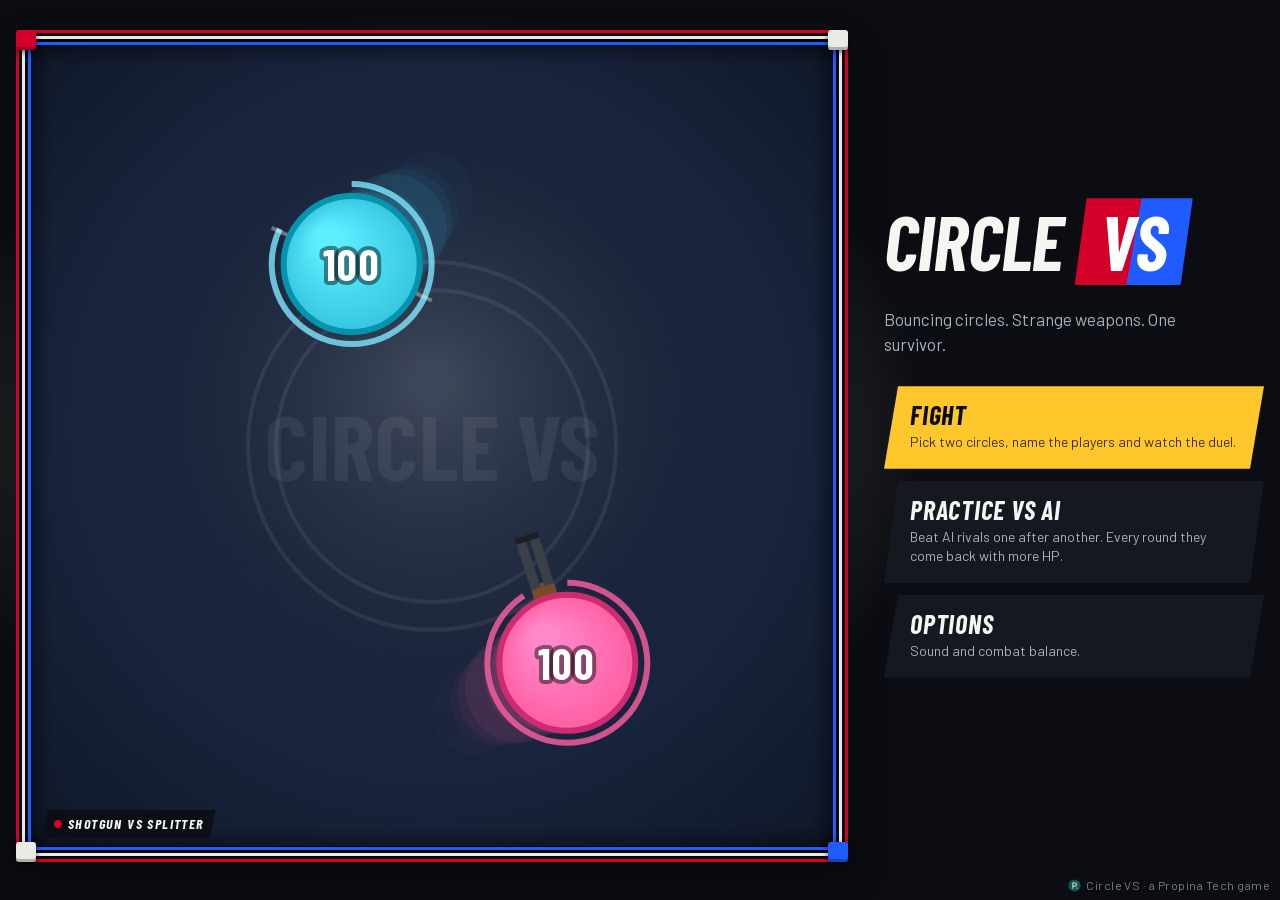
==== commit 58d16eb1: "Update index.html" ====
--- a/index.html
+++ b/index.html
@@ -161,6 +161,7 @@
   .ad-sky{width:160px;height:600px}
   .ad-mob{width:320px;height:50px;display:none}
   body.noads .ad{display:none !important}
+  body.noads .gameWrap{grid-template-columns:minmax(0,1fr)}
   .gameWrap{display:grid;grid-template-columns:160px minmax(0,1fr) 160px;gap:24px;align-items:start}
   .gameMain{display:flex;flex-direction:column;gap:14px;min-width:0}
 
@@ -205,7 +206,7 @@
   @media (prefers-reduced-motion:reduce){*{animation:none !important;transition:none !important}}
 </style>
 </head>
-<body>
+<body class="noads">
 <!-- ============ MENU ============ -->
 <section id="scrMenu" class="screen">
   <div class="stage" id="menuStage"><div class="stageTag" id="demoTag"></div></div>
@@ -337,7 +338,15 @@
   const cv = document.getElementById('c'); let ctx = cv.getContext('2d');
   const W = 400;
   const dpr = Math.min(2, window.devicePixelRatio || 1);
-  cv.width = W * dpr; cv.height = W * dpr; ctx.scale(dpr, dpr);
+  // Resolución real del canvas = tamaño en pantalla x densidad de píxeles (nítido en cualquier pantalla)
+  function fitCanvas() {
+    const px = Math.max(W, Math.round((cv.clientWidth || W) * Math.min(3, window.devicePixelRatio || 1)));
+    if (cv.width !== px) { cv.width = px; cv.height = px; }
+    ctx.setTransform(px / W, 0, 0, px / W, 0, 0);
+  }
+  fitCanvas();
+  window.addEventListener('resize', fitCanvas);
+  new ResizeObserver(fitCanvas).observe(cv);
 
   const cfg = { hp:100, speed:400, swordDmg:5, drain:10, latch:2.5, spin:1, spearDmg:7, spearCd:2.5, rageDmg:9, rageCd:20, rageDur:5, divCd:10, harpDmg:1, harpCd:0.75, elecDmg:8, elecCd:6, shieldDmg:8, shieldCd:4, gunDmg:2, gunCd:3, aim:1 };  const GUN_PELLETS = 6, GUN_SPREAD = 0.55, GUN_SPEED = 520, GUN_RANGE = 260;
   const SHIELD_ARC = 0.8, SHIELD_SPEED = 560, SHIELD_RETURN = 680; // SHIELD_ARC: medio ángulo que cubre (radianes)
@@ -951,8 +960,8 @@
   // --------- dibujo ---------
   let matCv = null;
   function buildMat() { // lona del ring: azul marino, luz cenital y el logo impreso al centro
-    matCv = document.createElement('canvas'); matCv.width = W*dpr; matCv.height = W*dpr;
-    const g = matCv.getContext('2d'); g.scale(dpr, dpr);
+    matCv = document.createElement('canvas'); matCv.width = cv.width; matCv.height = cv.height;
+    const g = matCv.getContext('2d'); g.scale(cv.width / W, cv.width / W);
     g.fillStyle = '#18243d'; g.fillRect(0, 0, W, W);
     const l = g.createRadialGradient(W/2, W*0.42, 10, W/2, W/2, W*0.72);
     l.addColorStop(0, 'rgba(255,245,225,.16)'); l.addColorStop(.6, 'rgba(0,0,0,0)'); l.addColorStop(1, 'rgba(0,0,0,.38)');
@@ -969,7 +978,7 @@
     }
   }
   function drawArena() {
-    if (!matCv) buildMat();
+    if (!matCv || matCv.width !== cv.width) buildMat();
     ctx.drawImage(matCv, 0, 0, W, W);
   }
 
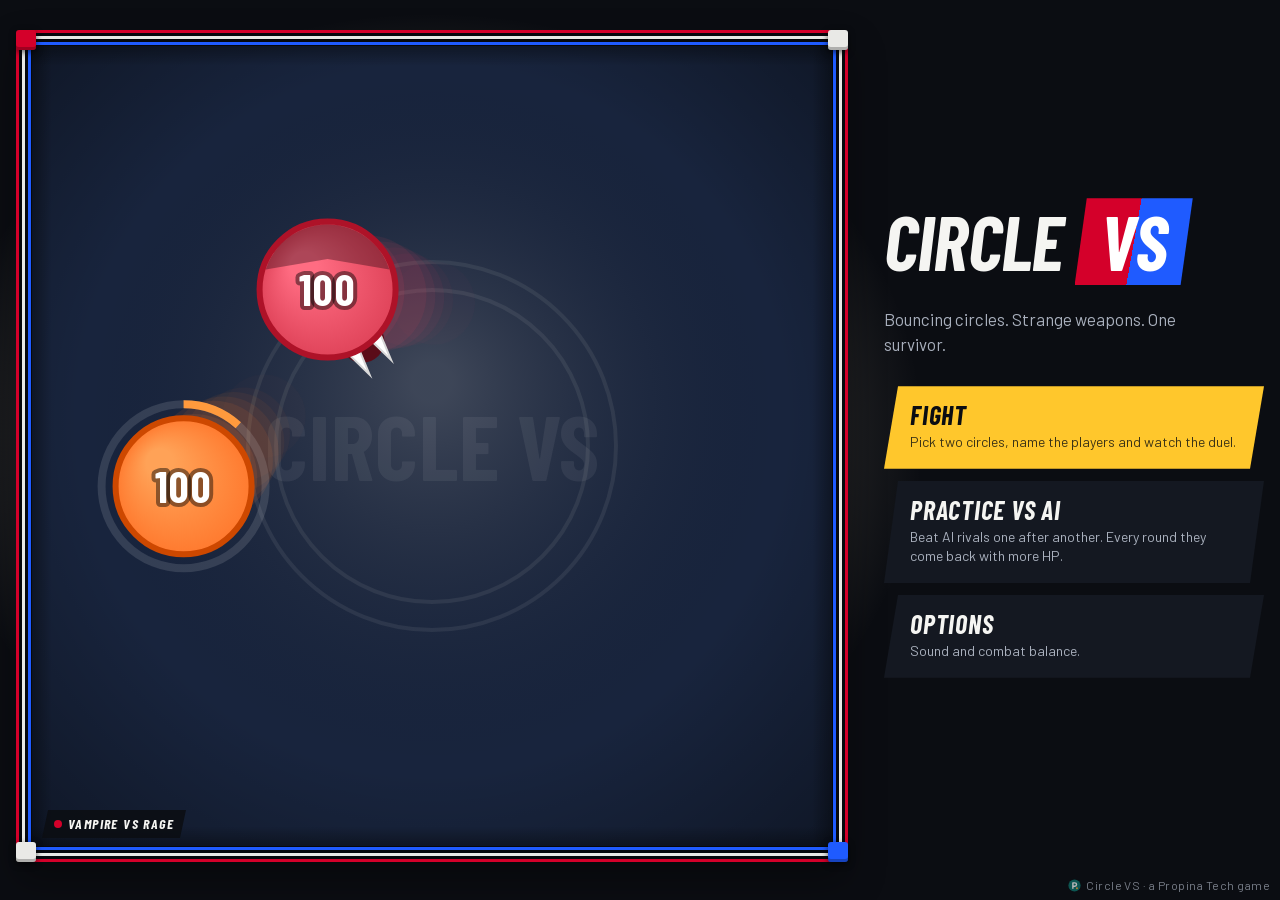
==== commit 43c73ebb: "Integrar SDK de CrazyGames y AdSense (solo en playcirclevs.com) + ads.txt" ====
--- a/index.html
+++ b/index.html
@@ -5,6 +5,17 @@
 <meta name="viewport" content="width=device-width,initial-scale=1">
 <meta name="theme-color" content="#0b0d12">
 <title>Circle VS</title>
+<script src="https://sdk.crazygames.com/crazygames-sdk-v3.js"></script>
+<meta name="google-adsense-account" content="ca-pub-6053857739577426">
+<script>
+  // AdSense solo en playcirclevs.com (en CrazyGames solo se permiten anuncios de su SDK)
+  if (/(^|\.)playcirclevs\.com$/.test(location.hostname)) {
+    const a = document.createElement('script');
+    a.async = true; a.crossOrigin = 'anonymous';
+    a.src = 'https://pagead2.googlesyndication.com/pagead/js/adsbygoogle.js?client=ca-pub-6053857739577426';
+    document.head.appendChild(a);
+  }
+</script>
 <link rel="icon" type="image/svg+xml" href="[data-uri]">
 <style>
 @font-face{font-family:"Barlow Condensed";font-style:normal;font-weight:700;font-display:swap;src:url([data-uri]) format("woff2")}
@@ -1335,6 +1346,7 @@
     burst(loser.x, loser.y, loser.color, 40, 420); ko = { t:0 };
     if (scene === 'demo') { const id = sceneId; setTimeout(() => { if (id === sceneId) startDemo(); }, 2600); return; } // otra pelea de demo
     if (scene !== 'game') return;
+    CG.stop();
     setTimeout(() => sfx('win'), 250);
     setTimeout(() => showResult(winner), 1500); // deja ver el K.O.
   }
@@ -1355,6 +1367,34 @@
     }
     requestAnimationFrame(loop);
   }
+
+  // --------- CrazyGames SDK (fuera de CrazyGames no hace nada) ---------
+  const CG = (() => {
+    let sdk = null, playing = false;
+    (async () => {
+      try {
+        const s = window.CrazyGames && window.CrazyGames.SDK;
+        if (!s) return;
+        await s.init();
+        if (s.environment !== 'disabled') sdk = s;
+      } catch (e) { sdk = null; }
+    })();
+    const safe = fn => { try { if (sdk) fn(sdk); } catch (e) {} };
+    return {
+      start() { if (!playing) { playing = true; safe(s => s.game.gameplayStart()); } },
+      stop() { if (playing) { playing = false; safe(s => s.game.gameplayStop()); } },
+      happy() { safe(s => s.game.happytime()); },
+      // anuncio entre partidas: siempre termina llamando a next(), haya anuncio o no
+      midgame(next) {
+        if (!sdk) return next();
+        let done = false;
+        const fin = () => { if (done) return; done = true; if (ac && ac.state === 'suspended') ac.resume(); next(); };
+        try {
+          sdk.ad.requestAd('midgame', { adStarted: () => { if (ac) ac.suspend(); }, adFinished: fin, adError: fin });
+        } catch (e) { fin(); }
+      }
+    };
+  })();
 
   // --------- interfaz: menú, selección, combate y opciones ---------
   const DESC = {
@@ -1551,6 +1591,7 @@
   function fight() {
     initAudio(); sfx('start');
     $('ov').classList.add('hidden'); running = true; over = false;
+    CG.start();
   }
 
   function showResult(winner) {
@@ -1558,25 +1599,25 @@
     const hpLeft = Math.ceil(winner.hp);
     if (S.mode === 'ai') {
       if (winner === F[0]) {
-        S.wins++;
+        S.wins++; CG.happy();
         if (S.wins > S.best) { S.best = S.wins; store.set('best', S.best); }
         setOverlay('ROUND ' + S.round + ' CLEARED', 'You win, ' + S.name + '!', winner.color,
           'You kept <b>' + hpLeft + '</b> HP. Current streak: <b>' + S.wins + '</b>.',
-          [['Next rival', () => { S.round++; startMatch(); }, true], ['Menu', goMenu]]);
+          [['Next rival', () => CG.midgame(() => { S.round++; startMatch(); }), true], ['Menu', goMenu]]);
       } else {
         const r = S.round, w = S.wins;
         setOverlay('STREAK OVER', 'The AI wins', winner.color,
           'You reached round <b>' + r + '</b> with <b>' + w + '</b> ' + (w === 1 ? 'win' : 'wins') + '. Best streak: <b>' + S.best + '</b>.',
-          [['Retry', () => { S.round = 1; S.wins = 0; startMatch(); }, true], ['Change circle', () => { S.round = 1; S.wins = 0; show('scrSelect'); refreshSelect(); }], ['Menu', goMenu]]);
+          [['Retry', () => CG.midgame(() => { S.round = 1; S.wins = 0; startMatch(); }), true], ['Change circle', () => { S.round = 1; S.wins = 0; show('scrSelect'); refreshSelect(); }], ['Menu', goMenu]]);
       }
     } else {
       setOverlay('FIGHT OVER', winner.name + ' wins!', winner.color,
         '<b>' + esc(winner.name) + '</b> (' + winner.typeName + ') won with <b>' + hpLeft + '</b> HP left.',
-        [['Rematch', startMatch, true], ['Change circles', () => { S.slot = 1; show('scrSelect'); refreshSelect(); }], ['Menu', goMenu]]);
+        [['Rematch', () => CG.midgame(startMatch), true], ['Change circles', () => { S.slot = 1; show('scrSelect'); refreshSelect(); }], ['Menu', goMenu]]);
     }
   }
   function goMenu() {
-    S.round = 1; S.wins = 0;
+    S.round = 1; S.wins = 0; CG.stop();
     show('scrMenu'); bestLine();
   }
 
@@ -1603,6 +1644,7 @@
   $('pauseBtn').onclick = () => {
     if (over || !$('ov').classList.contains('hidden')) return;
     running = !running; $('pauseBtn').textContent = running ? 'Pause' : 'Resume';
+    if (running) CG.start(); else CG.stop();
   };
 
   const sliders = [
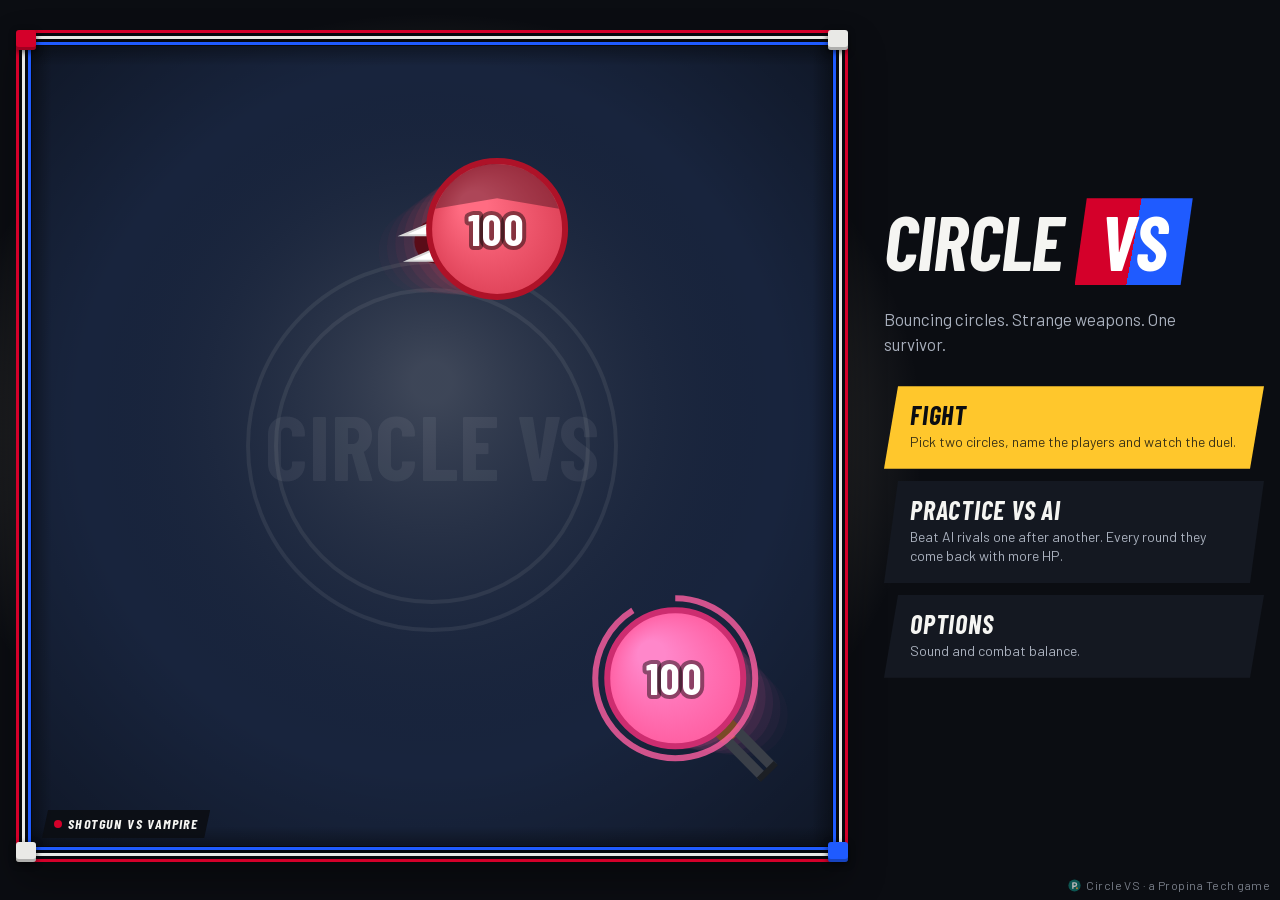
==== commit e8e5d13a: "Agregar páginas How to play, About y Privacy + links en el menú" ====
--- a/index.html
+++ b/index.html
@@ -5,6 +5,7 @@
 <meta name="viewport" content="width=device-width,initial-scale=1">
 <meta name="theme-color" content="#0b0d12">
 <title>Circle VS</title>
+<meta name="description" content="Circle VS is a free browser arena battler: pick one of 9 circle fighters with unique weapons and watch them bounce, clash and knock each other out. Play vs friends or the AI.">
 <script src="https://sdk.crazygames.com/crazygames-sdk-v3.js"></script>
 <meta name="google-adsense-account" content="ca-pub-6053857739577426">
 <script>
@@ -52,6 +53,9 @@
   h3{margin:0 0 12px;font:700 15px/1.1 var(--cond);letter-spacing:.12em;color:var(--muted);text-transform:uppercase}
 
   .credit{position:fixed;right:10px;bottom:6px;font-size:12px;color:var(--muted);opacity:.7;display:flex;align-items:center;gap:5px;letter-spacing:.04em;pointer-events:none;z-index:5}
+  .siteLinks{margin-top:14px;font-size:14px;color:var(--muted)}
+  .siteLinks a{color:var(--muted)}
+  .siteLinks a:hover{color:var(--text)}
   .credit svg{width:13px;height:13px;display:block}
   .screen{width:min(1280px,100%);flex:1;display:flex;flex-direction:column;gap:16px;min-height:0}
   .card{background:var(--panel);border:1px solid var(--line);border-radius:6px;padding:18px}
@@ -228,6 +232,8 @@
     <button class="mbtn" id="modeAi"><b>Practice vs AI</b><small>Beat AI rivals one after another. Every round they come back with more HP.</small></button>
     <button class="mbtn" id="modeOpt"><b>Options</b><small>Sound and combat balance.</small></button>
     <div class="best" id="bestLine"></div>
+    <nav class="siteLinks hidden" id="siteLinks"><a href="/how-to-play">How to play</a> · <a href="/about">About</a> · <a href="/privacy">Privacy</a></nav>
+    <script>/* links al resto del sitio: solo en playcirclevs.com (no en CrazyGames) */ if (/(^|\.)playcirclevs\.com$|\.pages\.dev$/.test(location.hostname)) document.getElementById('siteLinks').classList.remove('hidden');</script>
     <div class="ad ad-rect" data-ad-slot="menu">Advertisement<small>300 x 250</small></div> <!-- ANUNCIO: reemplazar por el código del proveedor -->
   </div>
 </section>
